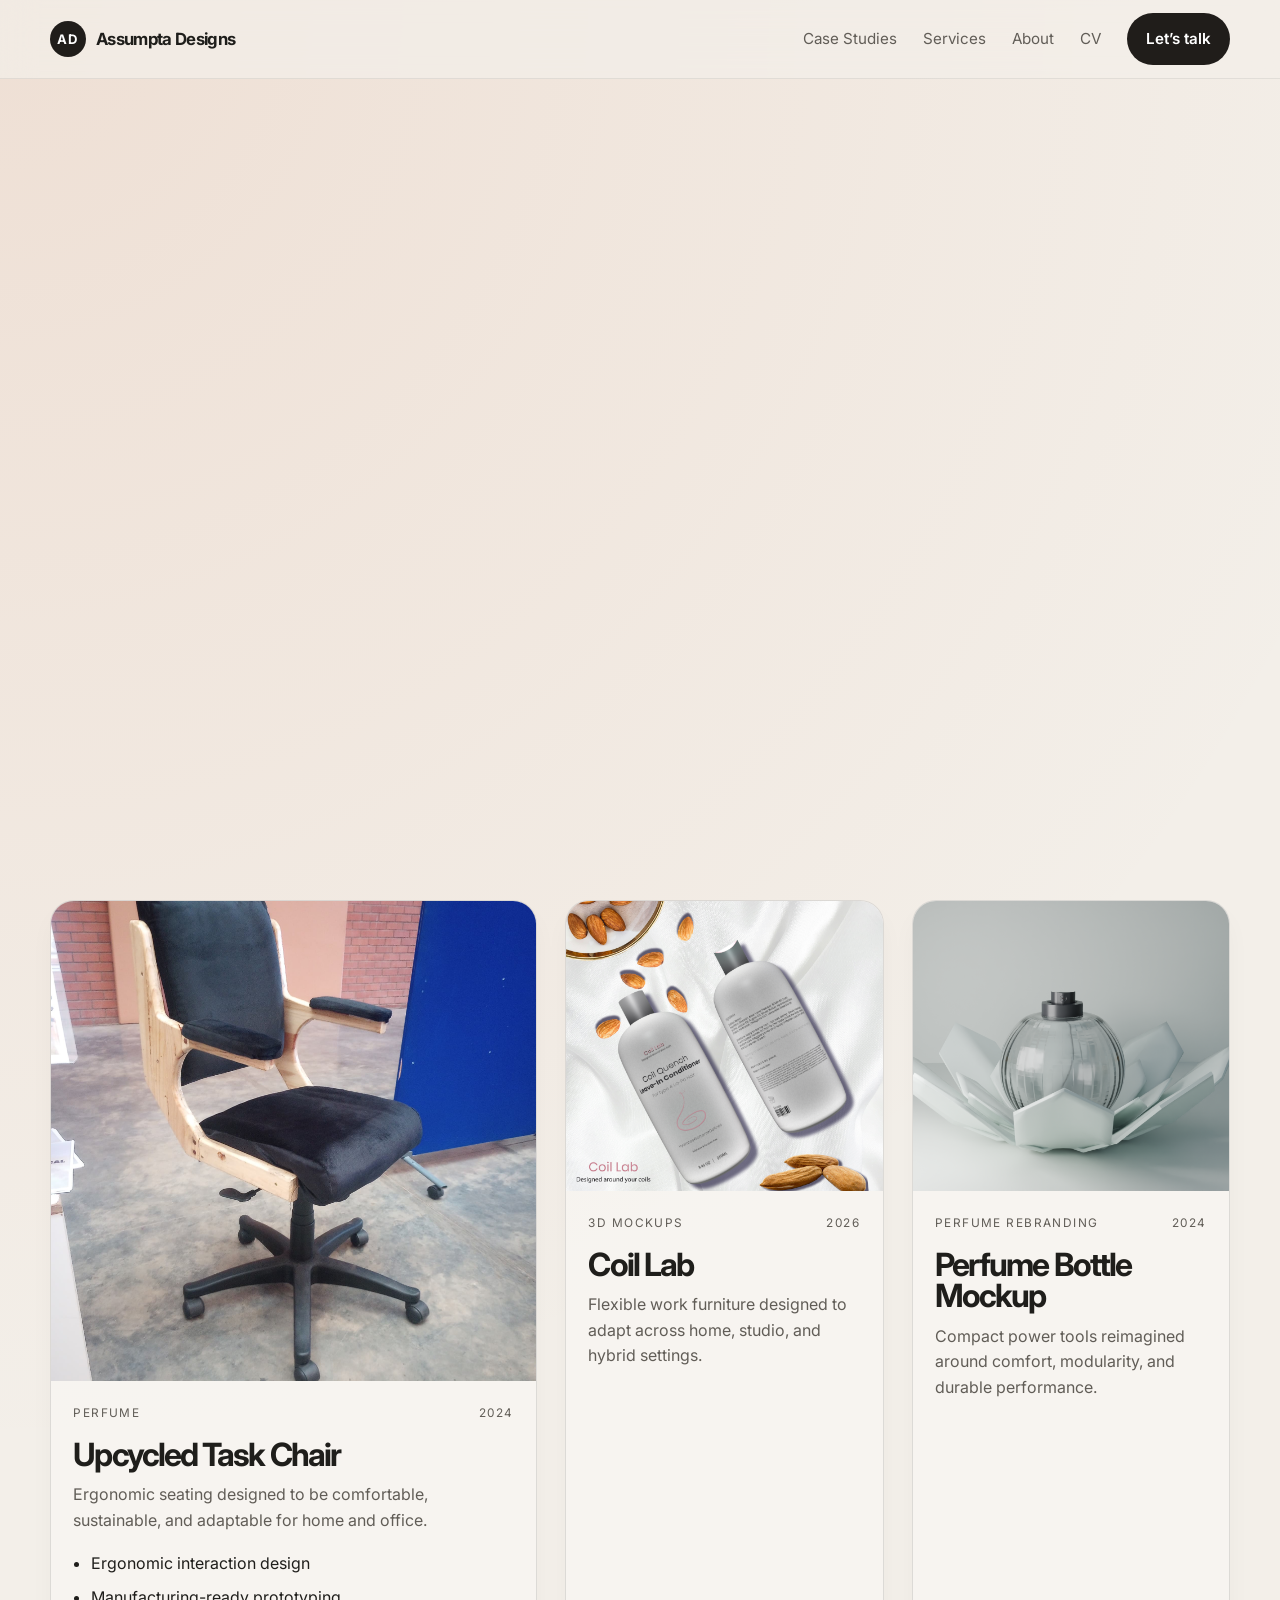
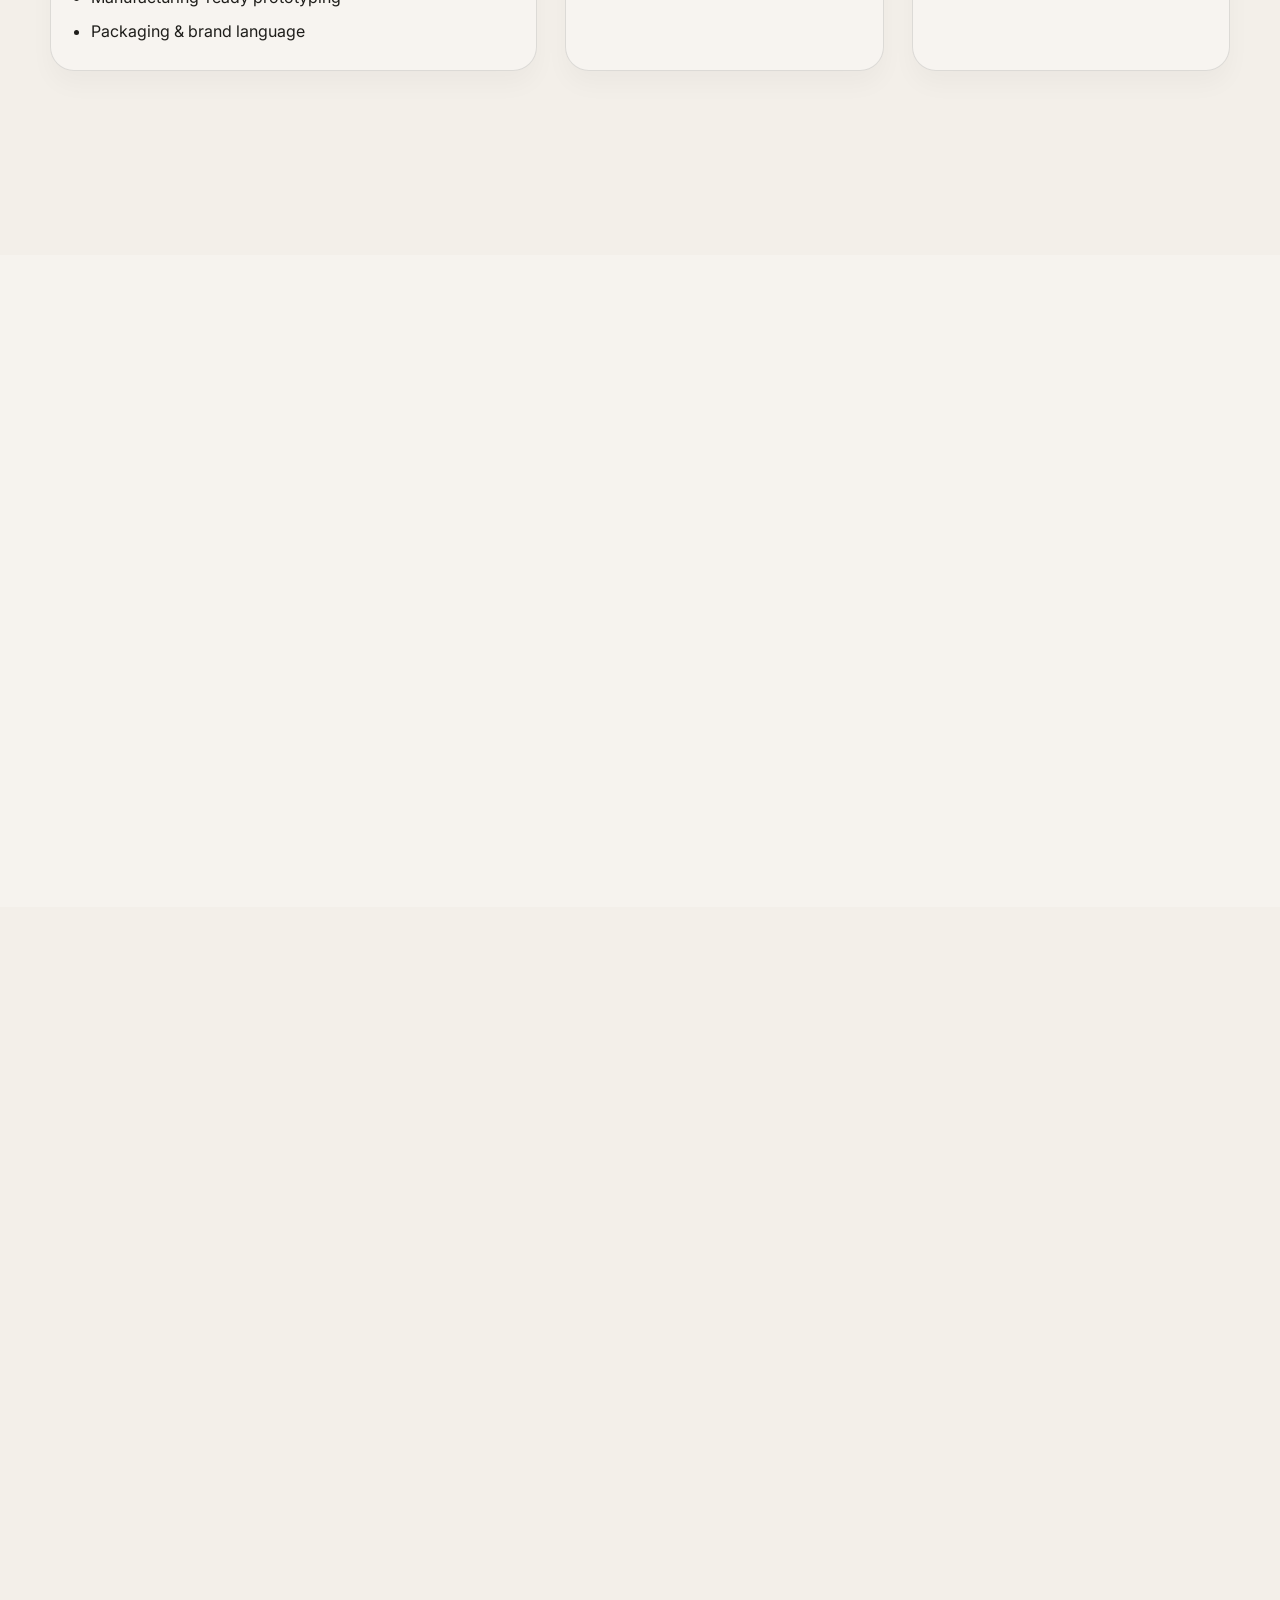
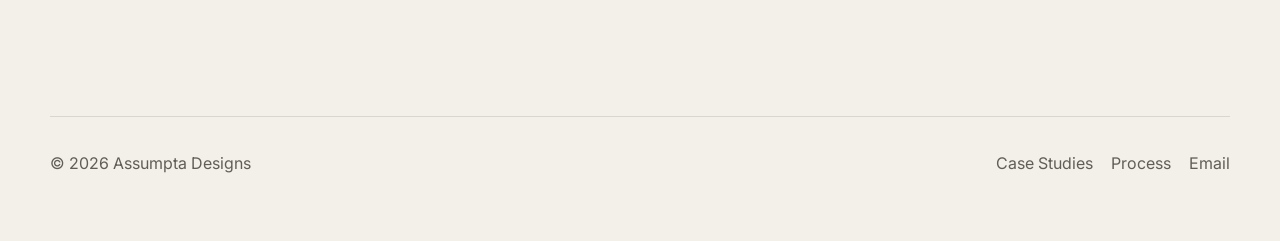
==== index.html @ 849a8357 "tg" ====
<!DOCTYPE html>
<html lang="en">
  <head>
    <meta charset="UTF-8" />
    <meta name="viewport" content="width=device-width, initial-scale=1.0" />
    <meta
      name="description"
      content="Industrial designer portfolio for product concept development, human-centered design, and manufacturing-ready innovation."
    />
    <title>Lulu M. Mwaipopo | Industrial Designer</title>
    <link rel="preconnect" href="https://fonts.googleapis.com" />
    <link rel="preconnect" href="https://fonts.gstatic.com" crossorigin />
    <link
      href="https://fonts.googleapis.com/css2?family=Inter:wght@400;500;600;700;800;900&display=swap"
      rel="stylesheet"
    />
    <link rel="stylesheet" href="styles.css" />
  </head>
  <body>
    <header class="site-header">
      <div class="container nav-wrap">
        <a href="index.html" class="brand" aria-label="Assumpta Designs home">
          <span class="brand-mark">AD</span>
          <span class="brand-text">Assumpta Designs</span>
        </a>

        <button class="nav-toggle" aria-label="Open navigation" aria-expanded="false">
          <span></span>
          <span></span>
          <span></span>
        </button>

        <nav class="site-nav" aria-label="Main navigation">
          <a href="work.html">Case Studies</a>
          <a href="#services">Services</a>
          <a href="#about">About</a>
          <a href="#cv">CV</a>
          <a href="#contact" class="nav-cta">Let’s talk</a>
        </nav>
      </div>
    </header>

    <main id="top">
      <section class="hero">
        <div class="container hero-grid">
          <div class="hero-copy">
            <p class="eyebrow">Recent graduate industrial designer · product strategy</p>
            <h1>Designing objects that feel essential.</h1>
            <p class="lead">
              I create purposeful products for brands that want better utility,
              stronger identity, and a more tactile experience in everyday life.
            </p>

            <div class="hero-actions">
              <a href="work.html" class="button button-primary">View case studies</a>
             
            </div>

          
          </div>

          </div>
        </div>
      </section>

           

      <section class="logo-strip">
        <div class="container logo-row" aria-label="Client list">
          <span>Industrial</span>
          <span>Service</span>
          <span>interior</span>
          <span>Packaging</span>
          <span>Graphics</span>
          <span>Web</span>
        </div>
      </section>

      <section id="work" class="section">
        <div class="container">
          <div class="section-heading">
            <p class="eyebrow">Selected case studies</p>
            <h2>Products shaped for people, production, and purpose.</h2>
          </div>

          <div class="project-grid">
            <a class="project-card project-link project-featured" href="project-horizon.html">
              <div class="project-image">
                <img
                  src="images/Khaya task chair/IMG-20250526-WA0000.jpg"
                  alt="Industrial kitchen appliance concept in a modern kitchen"
                />
              </div>
              <div class="project-copy">
                <div class="project-meta">
                  <span>Perfume</span>
                  <span>2024</span>
                </div>
                <h3>Upcycled Task Chair</h3>
                <p>
                  Ergonomic seating designed to be comfortable, sustainable, and adaptable for home and office.
                </p>
                <ul>
                  <li>Ergonomic interaction design</li>
                  <li>Manufacturing-ready prototyping</li>
                  <li>Packaging & brand language</li>
                </ul>
              </div>
            </a>

            <a class="project-card project-link" href="project-flux.html">
              <img
                src="images/made up 2026/cover page.jpg"
                alt="Workstation with industrial design objects"
              />
              <div class="project-copy small">
                <div class="project-meta">
                  <span>3D Mockups</span>
                  <span>2026</span>
                </div>
                <h3>Coil Lab</h3>
                <p>Flexible work furniture designed to adapt across home, studio, and hybrid settings.</p>
              </div>
            </a>

            <a class="project-card project-link" href="project-summit.html">
              <img
                src="images/TG Fragrances/perfume fleur .png"
                alt="Portable electric tools in an industrial setting"
              />
              <div class="project-copy small">
                <div class="project-meta">
                  <span>Perfume Rebranding</span>
                  <span>2024</span>
                </div>
                <h3>Perfume Bottle Mockup</h3>
                <p>Compact power tools reimagined around comfort, modularity, and durable performance.</p>
              </div>
            </a>
          </div>
        </div>
      </section>

      <div class="container section-cta-row">
        <a href="work.html" class="button button-primary">View all case studies</a>
      </div>

      <section id="services" class="section alt">
        <div class="container">
          <div class="section-heading narrow">
            <p class="eyebrow">Capabilities</p>
            <h2>From insight to industrial reality.</h2>
          </div>

          <div class="service-grid">
            <article class="service-card">
              <span class="service-index">01</span>
              <h3>Product strategy</h3>
              <p>Market sensing, user research, concept framing, and positioning for meaningful innovation.</p>
            </article>
            <article class="service-card">
              <span class="service-index">02</span>
              <h3>Industrial design</h3>
              <p>Form development, ergonomic refinement, material exploration, and design systems for production.</p>
            </article>
            <article class="service-card">
              <span class="service-index">03</span>
              <h3>Prototype validation</h3>
              <p>Functional mockups, visual studies, and design reviews that guide smarter manufacturing decisions.</p>
            </article>
          </div>
        </div>
      </section>

      <section id="process" class="section">
        <div class="container">
          <div class="section-heading narrow">
            <p class="eyebrow">Process</p>
            <h2>Clarity at every stage of making.</h2>
          </div>

          <div class="timeline">
            <div class="timeline-item">
              <span class="timeline-step">01</span>
              <div>
                <h3>Discover</h3>
                <p>We unpack user needs, technical constraints, and strategic opportunities before shapes begin.</p>
              </div>
            </div>
            <div class="timeline-item">
              <span class="timeline-step">02</span>
              <div>
                <h3>Define</h3>
                <p>Critical insights become product direction, visual language, and a clear design brief.</p>
              </div>
            </div>
            <div class="timeline-item">
              <span class="timeline-step">03</span>
              <div>
                <h3>Develop</h3>
                <p>Concepts evolve through sketches, prototypes, materials testing, and decision-making loops.</p>
              </div>
            </div>
            <div class="timeline-item">
              <span class="timeline-step">04</span>
              <div>
                <h3>Deliver</h3>
                <p>Final design packages are prepared for partners, manufacturers, and launch teams.</p>
              </div>
            </div>
          </div>
        </div>
      </section>

      <section id="about" class="section about">
        <div class="container about-grid">
          <div class="about-photo">
           
          </div>
          <div class="about-copy">
            <p class="eyebrow">About</p>
            <h2>Designing products that are intuitive, enduring, and honest.</h2>
            <p>
              I’m Lulu, an industrial designer working at the intersection of aesthetics,
              usability, and real-world manufacturing. My practice is rooted in giving people
              products that feel considered from first touch to last use.
            </p>
            <p>
              I partner with startups, established brands, and creative teams to transform complex
              briefs into refined experiences — balancing form, function, and commercial viability.
            </p>
            <div class="about-signoff">
              <strong>Lulu Mwaipopo</strong>
              <span>Industrial Designer</span>
            </div>
          </div>
        </div>
      </section>

      <section id="cv" class="section cv">
        <div class="container">
          <div class="cv-card">
            <p>
              View my CV
            </p>
           
             <a href="Lulu_Mwaipopo_CV_2025.pdf" class="button button-secondary" target="_blank" rel="noopener noreferrer">View my CV</a>

          </div>
        </div>
      </section>

      <section id="contact" class="section contact">
        <div class="container contact-box">
          <div>
            <p class="eyebrow">Let’s build something useful</p>
            <h2>Need a product that feels as good as it performs?</h2>
          </div>
          <a href="mailto:Assumpta.designs@zohomail.com" class="button button-primary">Assumpta.designs@zohomail.com</a>
        </div>
      </section>
    </main>

    <footer class="site-footer">
      <div class="container footer-inner">
        <p>© <span id="year"></span> Assumpta Designs</p>
        <div class="footer-links">
          <a href="work.html">Case Studies</a>
          <a href="#process">Process</a>
          <a href="mailto:Assumpta.designs@zohomail.com">Email</a>
        </div>
      </div>
    </footer>

    <script src="script.js"></script>
  </body>
</html>
---- styles.css ----
:root {
  --bg: #f3efe9;
  --bg-strong: #e4ddd1;
  --panel: #f8f5f1;
  --surface: #fffdf9;
  --surface-strong: #201d1a;
  --text: #1f1e1b;
  --muted: #615d57;
  --line: rgba(31, 30, 27, 0.12);
  --accent: #c95e2a;
  --accent-soft: #f7d3b5;
  --shadow: 0 24px 70px rgba(25, 23, 19, 0.12);
  --radius-xl: 32px;
  --radius-lg: 24px;
  --radius-md: 18px;
  --container: min(1180px, calc(100vw - 48px));
}

* {
  box-sizing: border-box;
}

html {
  scroll-behavior: smooth;
}

body {
  margin: 0;
  font-family: "Inter", sans-serif;
  color: var(--text);
  background:
    radial-gradient(circle at top left, rgba(201, 94, 42, 0.11), transparent 28%),
    var(--bg);
  line-height: 1.6;
}

img {
  max-width: 100%;
  display: block;
}

a {
  color: inherit;
  text-decoration: none;
}

button {
  font: inherit;
}

.container {
  width: var(--container);
  margin: 0 auto;
}

.scroll-reveal {
  transition: opacity 650ms ease, transform 650ms ease;
}

body.reveal-ready .scroll-reveal {
  opacity: 0;
  transform: translateY(28px);
}

body.reveal-ready .scroll-reveal.is-visible {
  opacity: 1;
  transform: translateY(0);
}

@media (prefers-reduced-motion: reduce) {
  html {
    scroll-behavior: auto;
  }

  .scroll-reveal,
  body.reveal-ready .scroll-reveal,
  body.reveal-ready .scroll-reveal.is-visible {
    opacity: 1;
    transform: none;
    transition: none;
  }
}

.site-header {
  position: sticky;
  top: 0;
  z-index: 20;
  backdrop-filter: blur(16px);
  background: rgba(243, 239, 233, 0.72);
  border-bottom: 1px solid rgba(31, 30, 27, 0.08);
}

.nav-wrap {
  min-height: 78px;
  display: flex;
  align-items: center;
  justify-content: space-between;
  gap: 24px;
}

.brand {
  display: inline-flex;
  align-items: center;
  gap: 10px;
  font-weight: 700;
}

.brand-mark {
  width: 36px;
  height: 36px;
  display: grid;
  place-items: center;
  border-radius: 50%;
  background: var(--surface-strong);
  color: #fff;
  font-size: 0.82rem;
  letter-spacing: 0.08em;
}

.brand-text {
  letter-spacing: -0.04em;
  font-size: 1.05rem;
}

.site-nav {
  display: flex;
  align-items: center;
  gap: 26px;
  font-size: 0.95rem;
  color: var(--muted);
}

.site-nav a {
  transition: color 180ms ease;
}

.site-nav a:hover,
.site-nav a:focus-visible {
  color: var(--text);
}

.nav-cta {
  padding: 0.85rem 1.2rem;
  border-radius: 999px;
  background: var(--surface-strong);
  color: #fff !important;
  font-weight: 600;
}

.nav-toggle {
  display: none;
  width: 44px;
  height: 44px;
  border: 1px solid var(--line);
  background: rgba(255, 255, 255, 0.5);
  border-radius: 50%;
  align-items: center;
  justify-content: center;
  flex-direction: column;
  gap: 5px;
  cursor: pointer;
  padding: 0;
}

.nav-toggle span {
  width: 18px;
  height: 2px;
  background: var(--text);
  border-radius: 2px;
  display: block;
}

.hero {
  padding: 64px 0 32px;
}

.hero-grid {
  display: grid;
  grid-template-columns: 1.08fr 0.92fr;
  gap: 50px;
  align-items: center;
}

.eyebrow {
  margin: 0 0 16px;
  font-size: 0.8rem;
  letter-spacing: 0.13em;
  text-transform: uppercase;
  color: var(--muted);
  font-weight: 700;
}

h1,
h2,
h3 {
  margin: 0;
  letter-spacing: -0.06em;
  line-height: 0.98;
}

h1 {
  font-size: clamp(3.2rem, 6vw, 6rem);
  max-width: 620px;
}

h2 {
  font-size: clamp(2.2rem, 4vw, 3.5rem);
  max-width: 700px;
}

h3 {
  font-size: clamp(1.5rem, 2.6vw, 2rem);
}

.lead {
  max-width: 560px;
  margin-top: 22px;
  color: var(--muted);
  font-size: 1.08rem;
}

.hero-actions {
  display: flex;
  flex-wrap: wrap;
  gap: 16px;
  margin-top: 28px;
}

.button {
  display: inline-flex;
  align-items: center;
  justify-content: center;
  min-height: 52px;
  padding: 0 1.4rem;
  border-radius: 999px;
  border: 1px solid var(--line);
  transition: transform 180ms ease, box-shadow 180ms ease;
  font-weight: 600;
}

.button:hover,
.button:focus-visible {
  transform: translateY(-1px);
}

.button-primary {
  background: var(--surface-strong);
  color: #fff;
  border-color: transparent;
  box-shadow: var(--shadow);
}

.button-secondary {
  background: rgba(255, 255, 255, 0.3);
}

.hero-metrics {
  display: flex;
  flex-wrap: wrap;
  gap: 28px;
  list-style: none;
  padding: 0;
  margin: 38px 0 0;
}

.hero-metrics li {
  display: flex;
  flex-direction: column;
  gap: 4px;
}

.hero-metrics strong {
  font-size: clamp(1.6rem, 2vw, 2.2rem);
  letter-spacing: -0.06em;
}

.hero-metrics span {
  color: var(--muted);
  font-size: 0.85rem;
}

.hero-visual {
  position: relative;
  min-height: 620px;
  display: flex;
  align-items: center;
  justify-content: center;
}

.hero-image-wrap {
  position: relative;
  width: min(100%, 530px);
  border-radius: var(--radius-xl);
  overflow: hidden;
  box-shadow: var(--shadow);
  border: 1px solid rgba(255, 255, 255, 0.5);
}

.hero-image-wrap img {
  width: 100%;
  height: 690px;
  object-fit: cover;
  display: block;
}

.float-card {
  position: absolute;
  background: rgba(250, 248, 245, 0.82);
  border: 1px solid rgba(31, 30, 27, 0.08);
  backdrop-filter: blur(10px);
  border-radius: 18px;
  padding: 0.9rem 1rem;
  box-shadow: 0 14px 34px rgba(31, 30, 27, 0.08);
  z-index: 2;
}

.float-card span {
  display: block;
  font-size: 0.73rem;
  letter-spacing: 0.12em;
  text-transform: uppercase;
  color: var(--muted);
  margin-bottom: 6px;
}

.float-card strong {
  font-size: 1rem;
}

.card-one {
  left: 0;
  top: 80px;
}

.card-two {
  right: 18px;
  bottom: 54px;
}

.logo-strip {
  padding: 18px 0 8px;
}

.logo-row {
  display: grid;
  grid-template-columns: repeat(6, minmax(0, 1fr));
  align-items: center;
  gap: 10px;
  padding: 18px 0;
  border-top: 1px solid var(--line);
  border-bottom: 1px solid var(--line);
}

.logo-row span {
  text-align: center;
  color: rgba(31, 30, 27, 0.58);
  font-weight: 700;
  letter-spacing: 0.12em;
  text-transform: uppercase;
  font-size: 0.72rem;
}

.section {
  padding: 120px 0;
}

.alt {
  background: rgba(255, 255, 255, 0.24);
}

.section-heading {
  margin-bottom: 42px;
}

.section-heading.narrow {
  max-width: 620px;
}

.project-grid {
  display: grid;
  grid-template-columns: 1.3fr 0.85fr 0.85fr;
  gap: 28px;
  align-items: stretch;
}

.project-card {
  display: flex;
  flex-direction: column;
  background: rgba(255, 255, 255, 0.35);
  border: 1px solid var(--line);
  border-radius: var(--radius-lg);
  overflow: hidden;
  box-shadow: 0 14px 24px rgba(31, 30, 27, 0.03);
}

.project-card img {
  width: 100%;
  height: 290px;
  object-fit: cover;
}

.project-featured {
  grid-column: 1 / span 1;
}

.project-featured .project-image img {
  height: 480px;
}

.project-copy {
  padding: 1.4rem 1.4rem 1.6rem;
}

.project-copy.small {
  padding-bottom: 1.3rem;
}

.project-meta {
  display: flex;
  justify-content: space-between;
  gap: 10px;
  color: var(--muted);
  font-size: 0.74rem;
  letter-spacing: 0.12em;
  text-transform: uppercase;
  margin-bottom: 16px;
}

.project-copy p {
  margin: 12px 0 0;
  color: var(--muted);
}

.project-copy ul {
  margin: 18px 0 0;
  padding-left: 18px;
  color: var(--text);
}

.project-copy li + li {
  margin-top: 8px;
}

.service-grid {
  display: grid;
  grid-template-columns: repeat(3, minmax(0, 1fr));
  gap: 22px;
}

.service-card {
  background: rgba(255, 255, 255, 0.45);
  border: 1px solid var(--line);
  border-radius: var(--radius-lg);
  padding: 1.8rem 1.4rem;
}

.service-index {
  display: inline-flex;
  margin-bottom: 18px;
  color: var(--accent);
  font-weight: 700;
  font-size: 0.82rem;
  letter-spacing: 0.1em;
}

.service-card h3 {
  margin-bottom: 14px;
  font-size: 1.5rem;
}

.service-card p,
.timeline-item p,
.about-copy p {
  color: var(--muted);
}

.timeline {
  display: grid;
  grid-template-columns: repeat(2, minmax(0, 1fr));
  gap: 24px;
}

.timeline-item {
  display: grid;
  grid-template-columns: 72px 1fr;
  gap: 18px;
  padding: 1.5rem 1.3rem;
  border: 1px solid var(--line);
  background: rgba(255, 255, 255, 0.3);
  border-radius: var(--radius-lg);
}

.timeline-step {
  display: flex;
  align-items: center;
  justify-content: center;
  width: 54px;
  height: 54px;
  border-radius: 50%;
  background: var(--surface-strong);
  color: #fff;
  font-weight: 700;
}

.timeline-item h3 {
  font-size: 1.3rem;
  margin-bottom: 8px;
}

.about-grid {
  display: grid;

  gap: 40px;
  align-items: center;
}



.about-copy {
  max-width: 620px;
}

.about-copy p + p {
  margin-top: 18px;
}

.about-signoff {
  margin-top: 30px;
  display: flex;
  flex-direction: column;
  gap: 2px;
}

.about-signoff strong {
  font-size: 1.1rem;
}

.about-signoff span {
  color: var(--muted);
}

.testimonial-wrap {
  padding-top: 0;
}

.cv-card {
  background: linear-gradient(135deg, #201d1a 0%, #2a2522 100%);
  color: #f9f4ee;
  border: 1px solid var(--line);
  border-radius: var(--radius-xl);
  padding: clamp(2rem, 5vw, 3.5rem);
  display: flex;
  align-items: center;
  justify-content: space-between;
  gap: 24px;
}

.cv p {
  margin: 0;
  max-width: 760px;
  font-size: clamp(1.4rem, 2vw, 2.2rem);
  line-height: 1.2;
  letter-spacing: -0.05em;
}





.contact-box {
  background: rgba(255, 255, 255, 0.4);
  border: 1px solid var(--line);
  border-radius: var(--radius-xl);
  padding: clamp(2rem, 5vw, 3.5rem);
  display: flex;
  align-items: center;
  justify-content: space-between;
  gap: 24px;
}

.site-footer {
  padding: 22px 0 48px;
}

.footer-inner {
  display: flex;
  align-items: center;
  justify-content: space-between;
  gap: 16px;
  padding-top: 18px;
  border-top: 1px solid var(--line);
  color: var(--muted);
}

.footer-links {
  display: flex;
  gap: 18px;
}

.project-link {
  display: flex;
  flex-direction: column;
  color: inherit;
  transition: transform 180ms ease, box-shadow 180ms ease;
}

.project-link:hover,
.project-link:focus-visible {
  transform: translateY(-4px);
  box-shadow: 0 18px 34px rgba(31, 30, 27, 0.08);
}

.project-link .project-copy {
  flex: 1;
}

.section-cta-row {
  display: flex;
  justify-content: center;
  margin-top: -8px;
  padding-bottom: 20px;
}

.page-intro {
  padding: 80px 0 30px;
}

.page-header {
  display: flex;
  align-items: end;
  justify-content: space-between;
  gap: 20px;
  margin-bottom: 26px;
}

.page-header h1 {
  font-size: clamp(2.6rem, 5vw, 4.7rem);
}

.page-header p {
  margin: 0;
  color: var(--muted);
  max-width: 520px;
}

.case-study-grid {
  display: grid;
  grid-template-columns: repeat(3, minmax(0, 1fr));
  gap: 24px;
}

.project-detail {
  padding: 72px 0 96px;
}

.detail-shell {
  display: grid;
  gap: 32px;
}

.project-hero {
  border-radius: var(--radius-xl);
  overflow: hidden;
  background: rgba(255, 255, 255, 0.4);
  border: 1px solid var(--line);
}

.project-hero img {
  width: 100%;
  height: 560px;
  object-fit: cover;
}

.project-summary {
  display: grid;
  grid-template-columns: 1.2fr 0.8fr;
  gap: 32px;
  align-items: start;
}

.project-summary h2,
.detail-section h3 {
  margin-bottom: 16px;
}

.project-summary p,
.detail-section p,
.detail-section li {
  color: var(--muted);
}

.detail-stats {
  display: grid;
  gap: 16px;
}

.stat-card {
  background: rgba(255, 255, 255, 0.4);
  border: 1px solid var(--line);
  border-radius: 18px;
  padding: 1.1rem 1.2rem;
}

.stat-card .label {
  display: block;
  color: var(--muted);
  text-transform: uppercase;
  letter-spacing: 0.12em;
  font-size: 0.7rem;
  margin-bottom: 8px;
}

.stat-card strong {
  font-size: 1.05rem;
}

.detail-section {
  background: rgba(255, 255, 255, 0.3);
  border: 1px solid var(--line);
  border-radius: var(--radius-lg);
  padding: 1.6rem 1.5rem;
}

.detail-section ul {
  margin: 0;
  padding-left: 1.2rem;
}

.detail-grid {
  display: grid;
  grid-template-columns: repeat(2, minmax(0, 1fr));
  gap: 24px;
}

.project-gallery {
  display: grid;
  grid-template-columns: repeat(2, minmax(0, 1fr));
  gap: 18px;
}

.project-gallery img {
  width: 100%;
  height: 260px;
  object-fit: cover;
  border-radius: var(--radius-md);
  border: 1px solid var(--line);
  cursor: zoom-in;
  transition: transform 180ms ease, box-shadow 180ms ease;
}

.project-gallery img:hover,
.project-gallery img:focus-visible {
  transform: translateY(-3px);
  box-shadow: 0 14px 28px rgba(31, 30, 27, 0.14);
}

.lightbox {
  position: fixed;
  inset: 0;
  z-index: 40;
  display: grid;
  place-items: center;
  padding: 32px;
  background: rgba(20, 18, 16, 0.86);
}

.lightbox[hidden] {
  display: none;
}

.lightbox-image {
  max-width: min(1100px, 92vw);
  max-height: 86vh;
  width: auto;
  height: auto;
  object-fit: contain;
  border-radius: var(--radius-md);
  box-shadow: 0 24px 80px rgba(0, 0, 0, 0.35);
}

.lightbox-close {
  position: absolute;
  top: 20px;
  right: 24px;
  display: grid;
  place-items: center;
  width: 44px;
  height: 44px;
  border: 1px solid rgba(255, 255, 255, 0.35);
  border-radius: 50%;
  color: #fff;
  background: rgba(20, 18, 16, 0.55);
  font-size: 1.6rem;
  line-height: 1;
  cursor: pointer;
}

.lightbox-close:hover,
.lightbox-close:focus-visible {
  background: var(--accent);
}

.back-link {
  display: inline-flex;
  align-items: center;
  gap: 8px;
  margin-top: 8px;
  color: var(--text);
  font-weight: 600;
}

.back-link::before {
  content: "←";
}

.cv-page {
  padding: 90px 0 120px;
}

.cv-shell {
  max-width: 760px;
  margin: 0 auto;
  text-align: center;
  background: rgba(255, 255, 255, 0.38);
  border: 1px solid var(--line);
  border-radius: var(--radius-xl);
  padding: clamp(2rem, 5vw, 4rem);
  box-shadow: 0 18px 38px rgba(31, 30, 27, 0.04);
}

.cv-shell h1 {
  font-size: clamp(2.6rem, 5vw, 4.5rem);
  margin-bottom: 16px;
}

.cv-shell .lead {
  margin: 0 auto 26px;
}

.cv-actions {
  display: flex;
  justify-content: center;
  flex-wrap: wrap;
  gap: 16px;
}

@media (max-width: 980px) {
  .hero-grid,
  .about-grid,
  .project-grid,
  .service-grid,
  .timeline {
    grid-template-columns: 1fr;
  }

  .project-grid {
    gap: 22px;
  }

  .hero-visual {
    min-height: 500px;
  }

  .contact-box,
  .footer-inner {
    flex-direction: column;
    align-items: flex-start;
  }

  .case-study-grid,
  .detail-grid,
  .project-summary,
  .project-gallery {
    grid-template-columns: 1fr;
  }
}

@media (max-width: 760px) {
  .nav-toggle {
    display: inline-flex;
  }

  .site-nav {
    position: absolute;
    top: calc(100% + 12px);
    right: 24px;
    left: 24px;
    display: none;
    flex-direction: column;
    align-items: flex-start;
    padding: 18px 20px;
    background: rgba(255, 255, 255, 0.92);
    border: 1px solid var(--line);
    border-radius: 18px;
    box-shadow: var(--shadow);
  }

  .site-nav.is-open {
    display: flex;
  }

  .hero {
    padding-top: 40px;
  }

  .logo-row {
    grid-template-columns: repeat(2, minmax(0, 1fr));
  }

  .hero-image-wrap img {
    height: 520px;
  }

 
  .hero-metrics {
    justify-content: space-between;
    gap: 18px;
  }
}
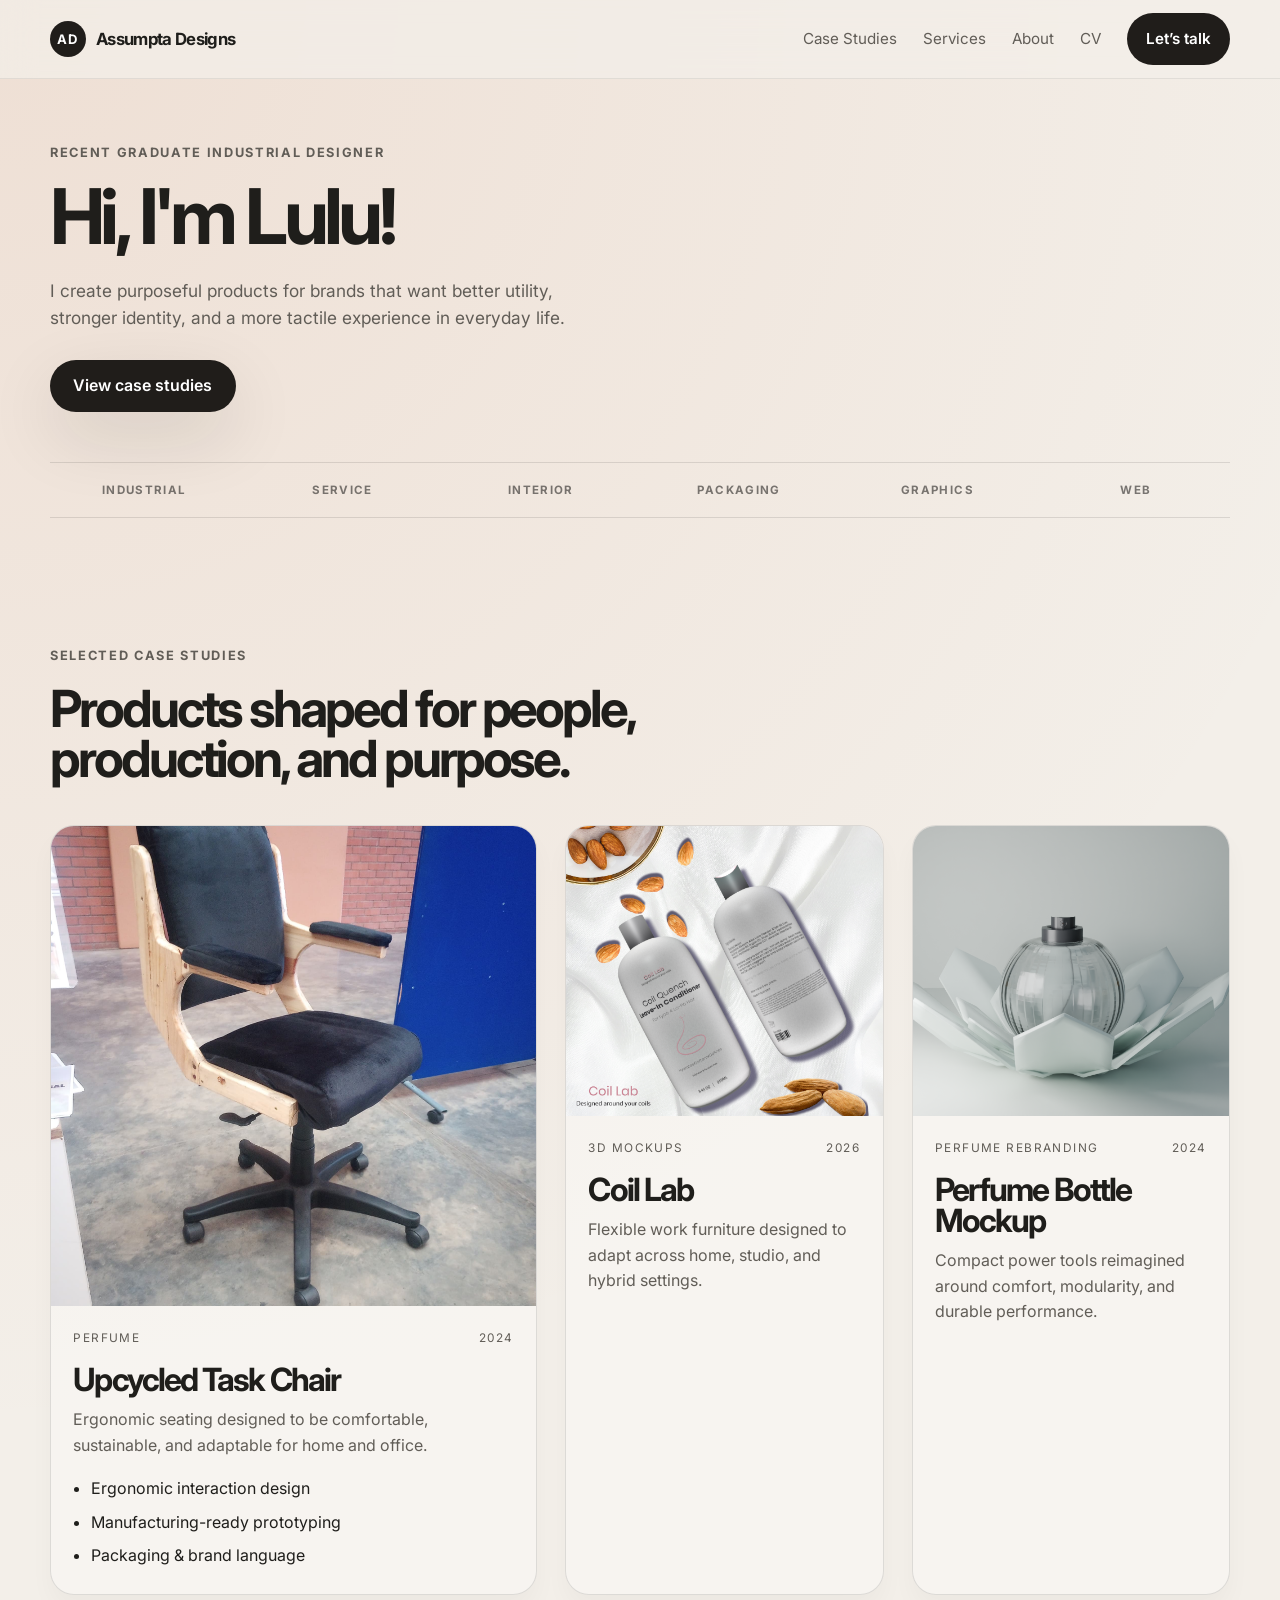
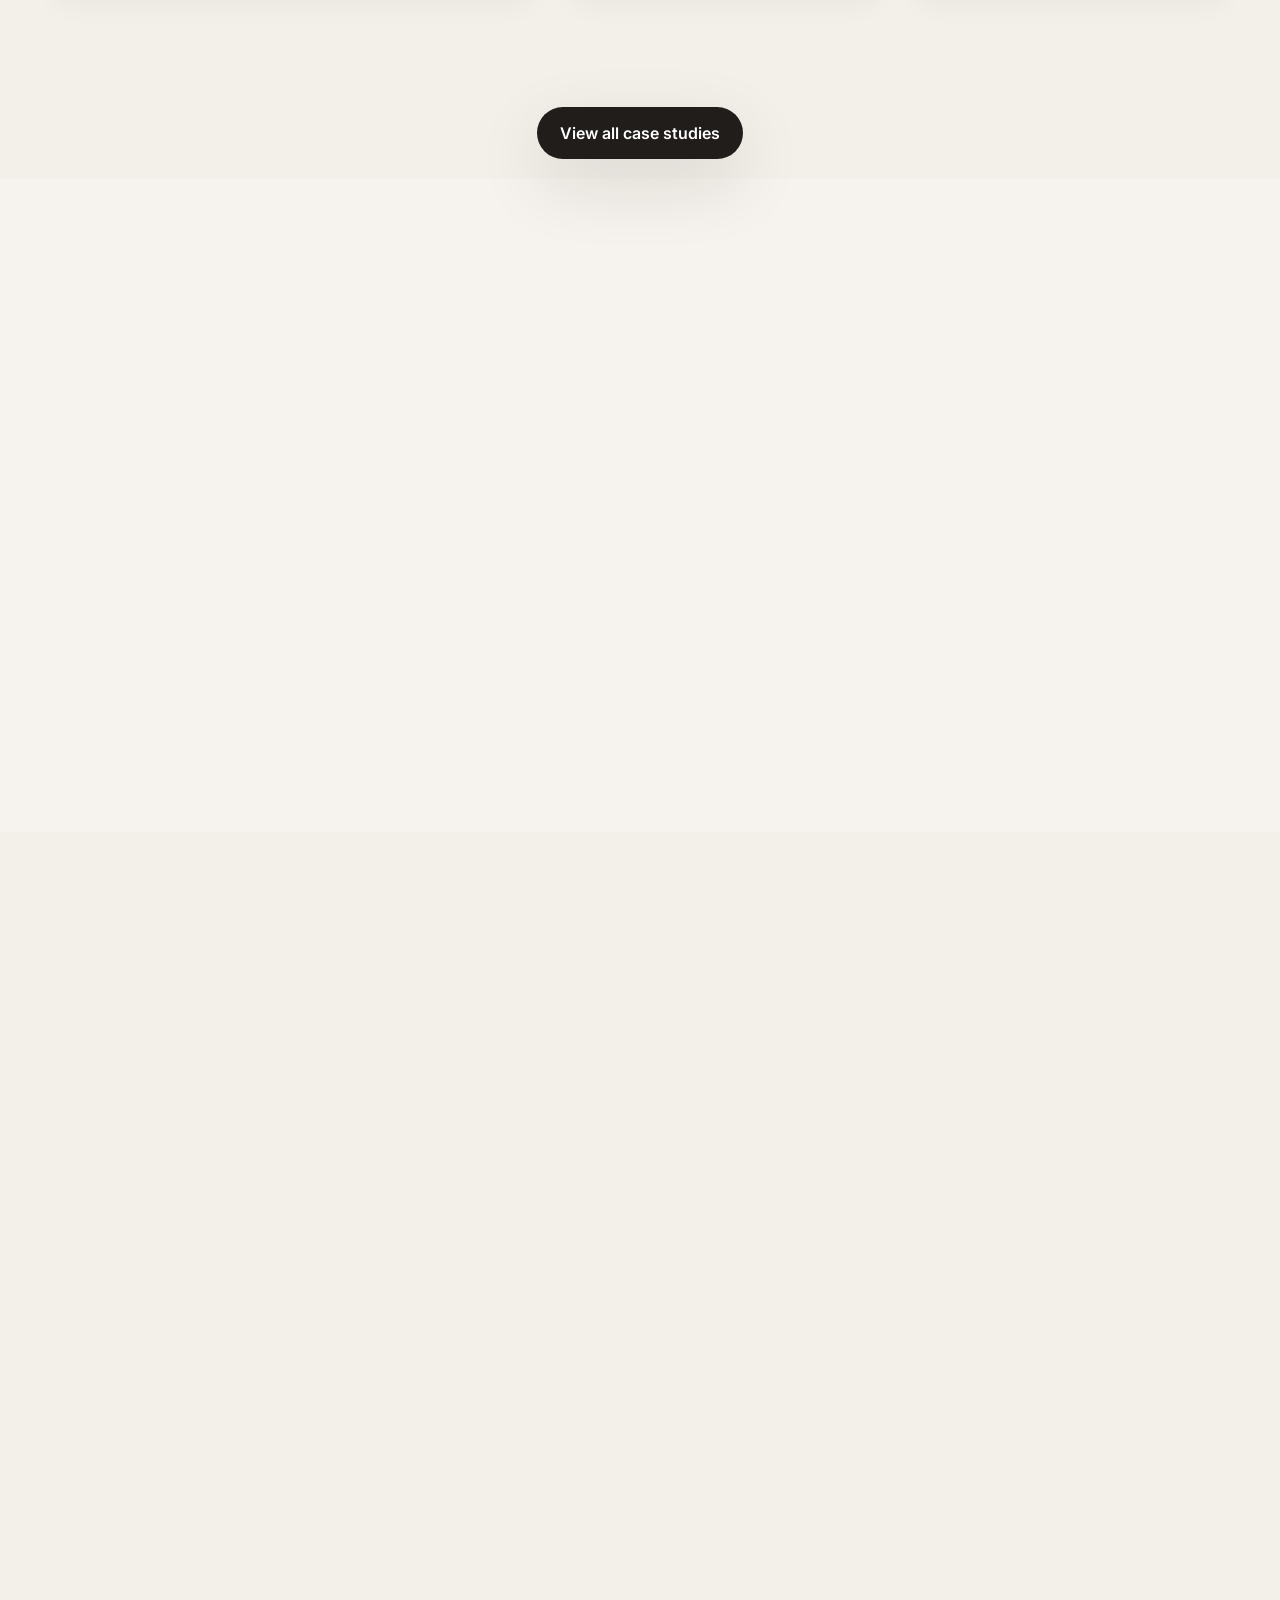
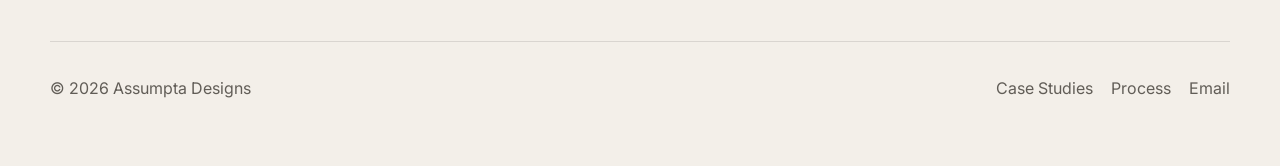
==== commit 74f70c42: "intro change" ====
--- a/index.html
+++ b/index.html
@@ -44,8 +44,8 @@
       <section class="hero">
         <div class="container hero-grid">
           <div class="hero-copy">
-            <p class="eyebrow">Recent graduate industrial designer · product strategy</p>
-            <h1>Designing objects that feel essential.</h1>
+            <p class="eyebrow">Recent graduate industrial designer </p>
+            <h1>Hi, I'm Lulu!</h1>
             <p class="lead">
               I create purposeful products for brands that want better utility,
               stronger identity, and a more tactile experience in everyday life.
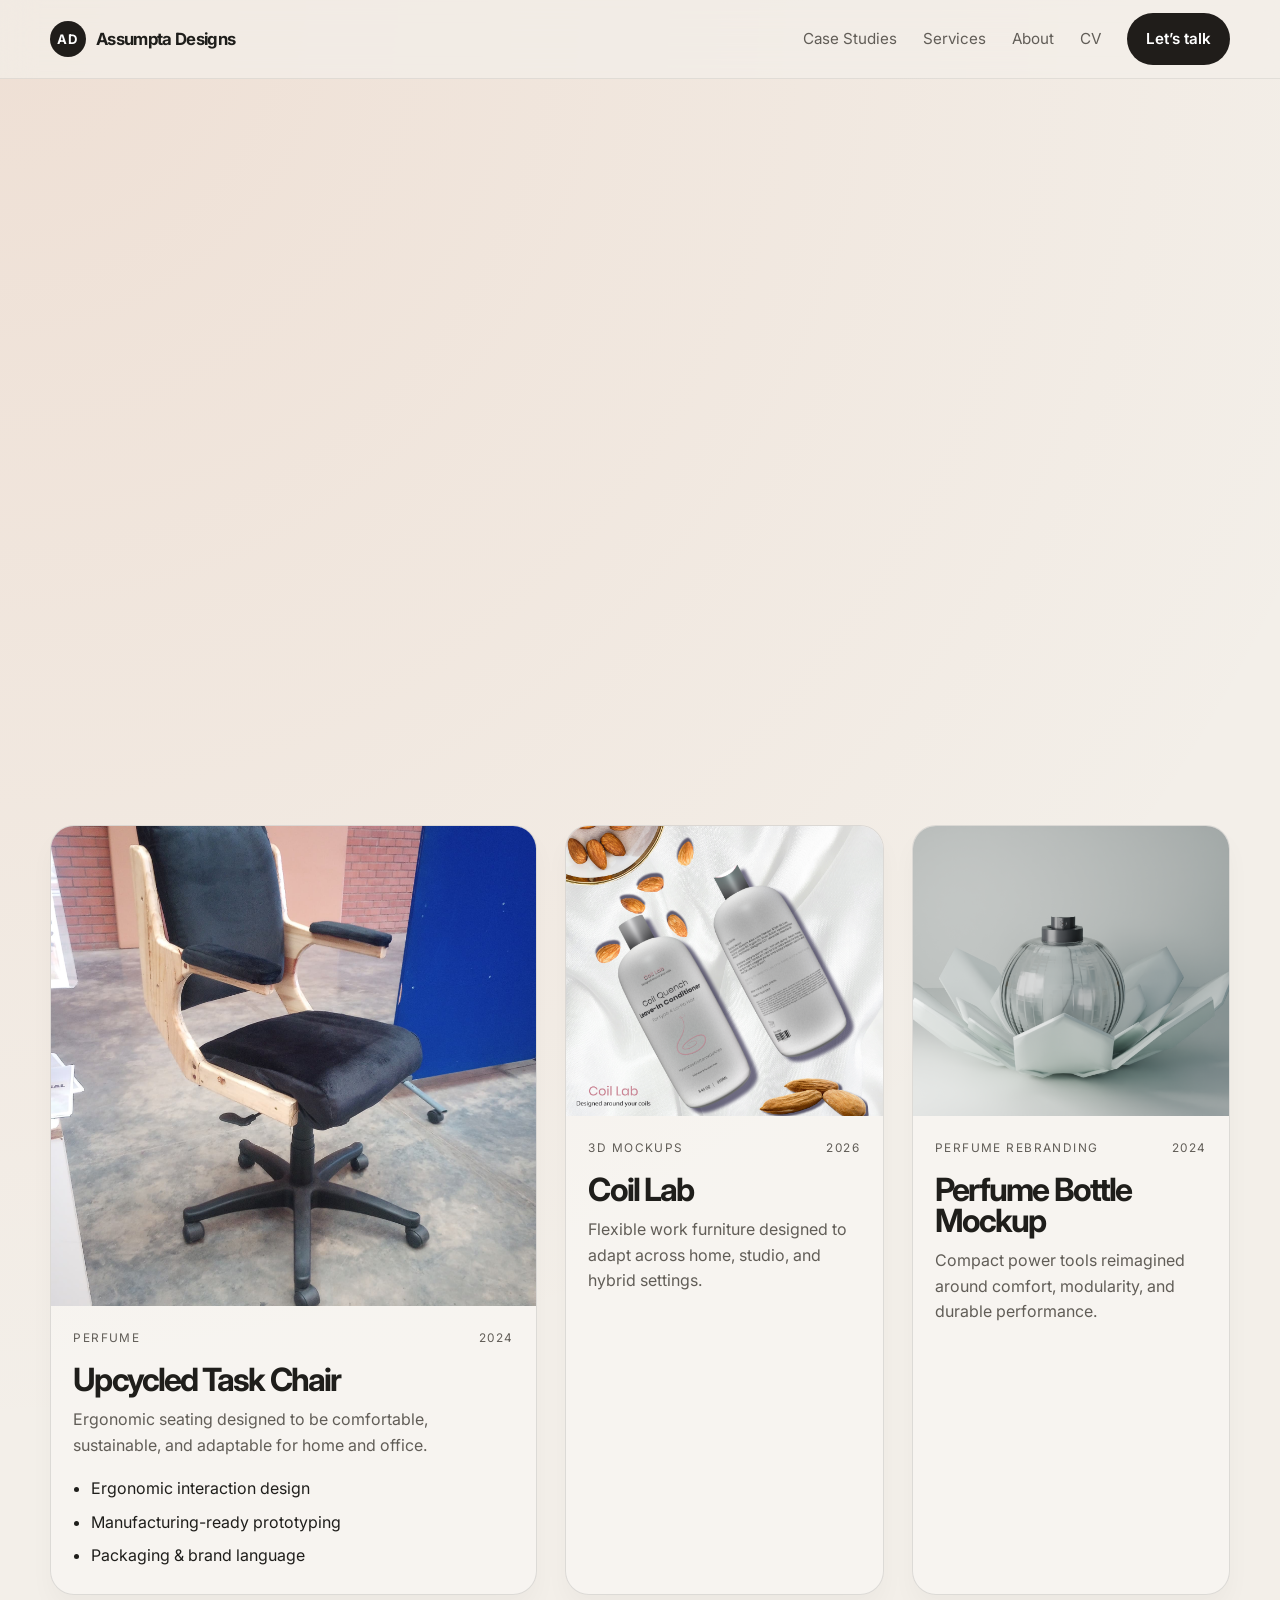
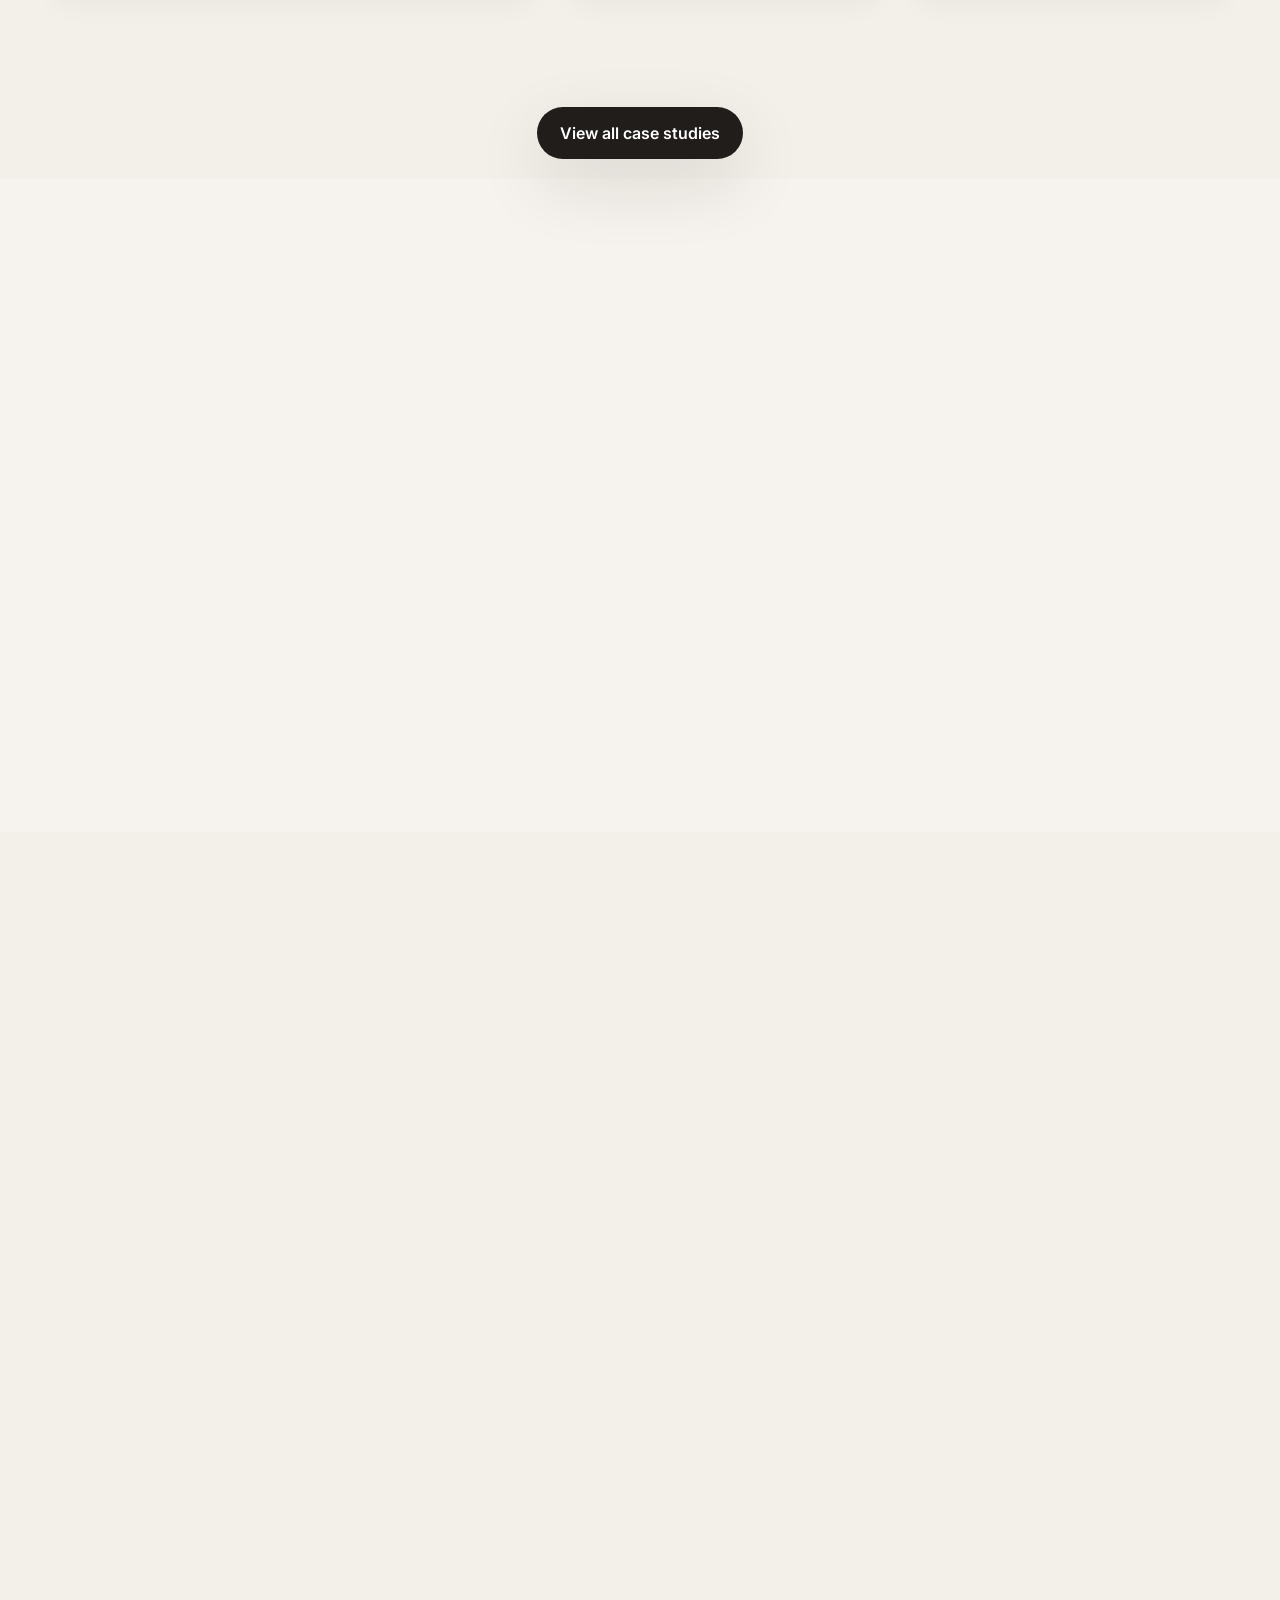
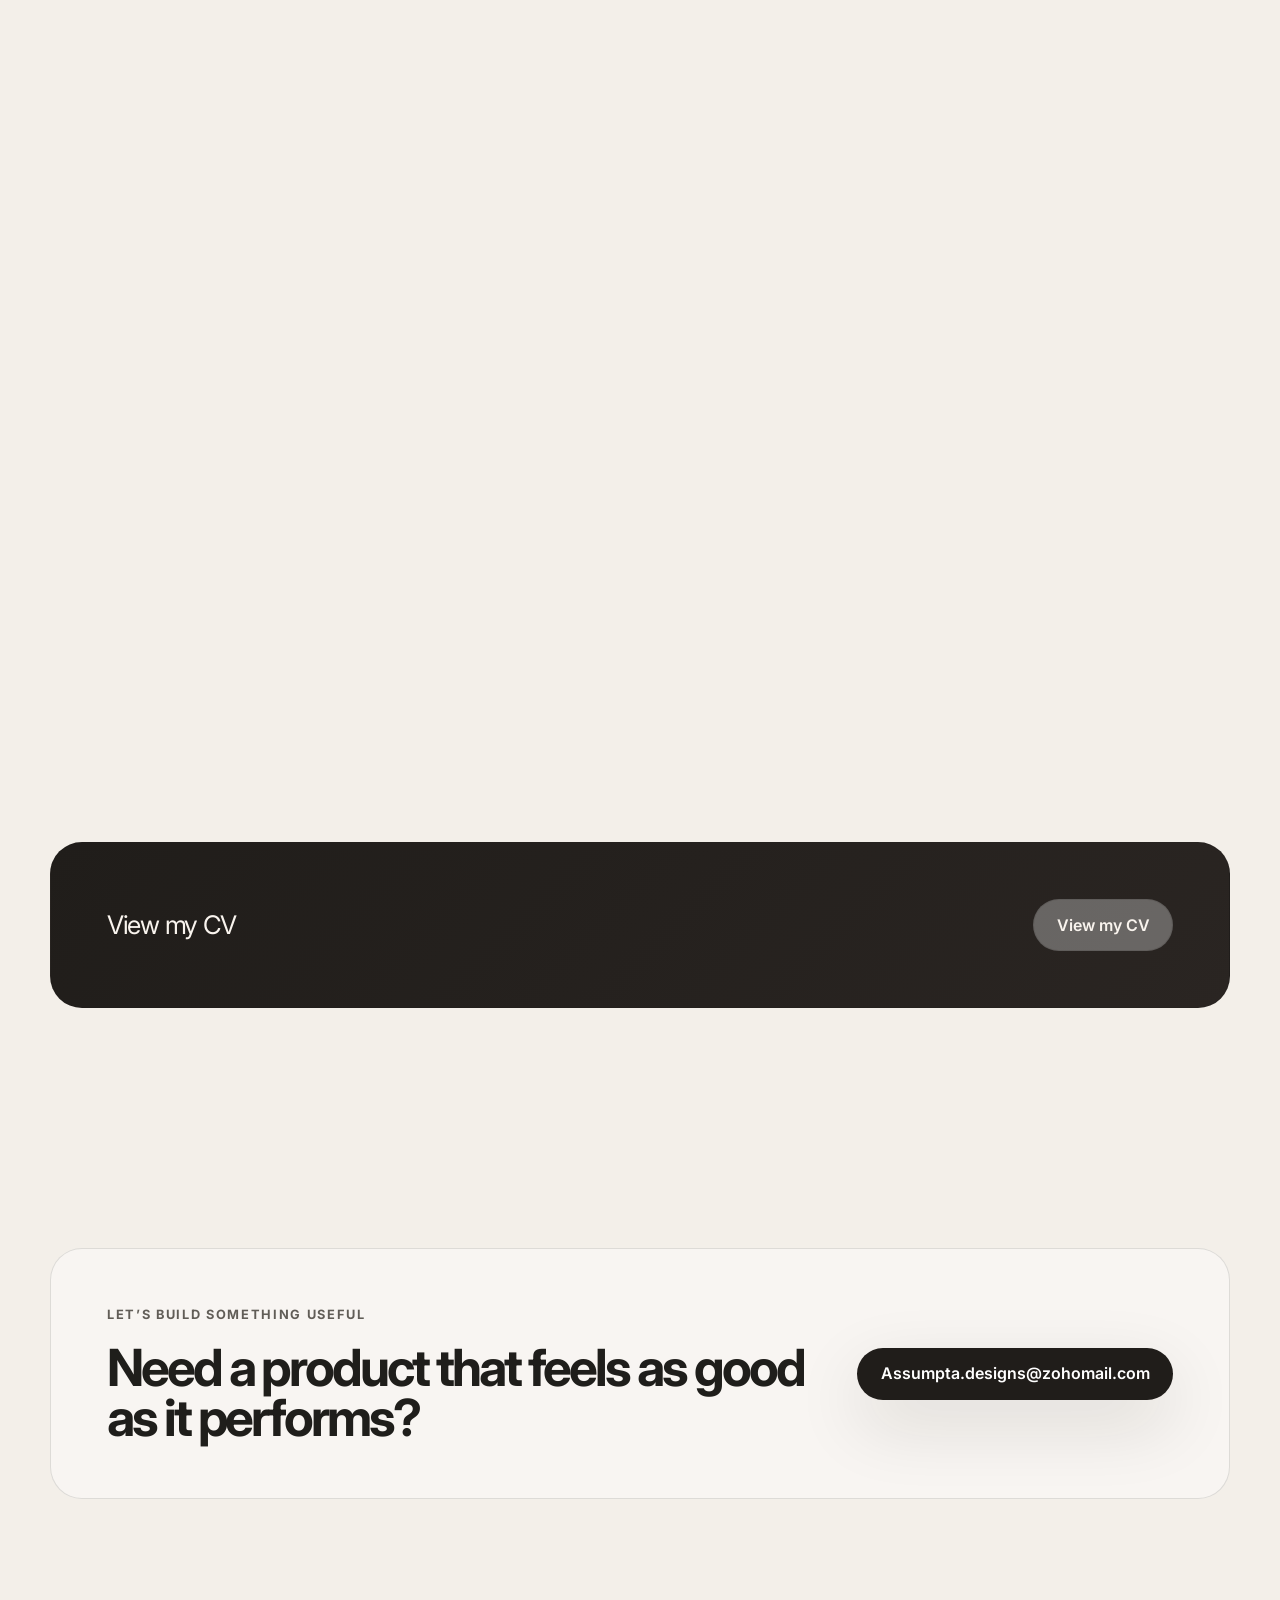
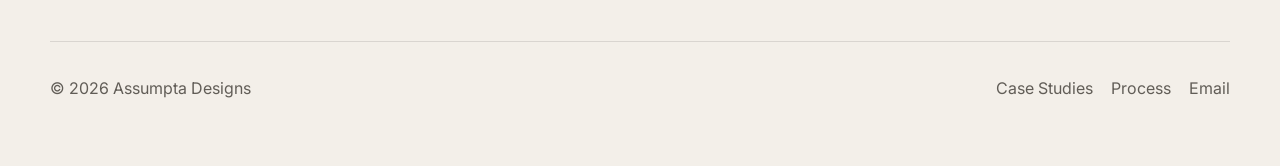
==== commit d6322243: "i" ====
--- a/index.html
+++ b/index.html
@@ -44,7 +44,7 @@
       <section class="hero">
         <div class="container hero-grid">
           <div class="hero-copy">
-            <p class="eyebrow">Recent graduate industrial designer </p>
+            <p class="eyebrow">Recently graduated as an industrial designer </p>
             <h1>Hi, I'm Lulu!</h1>
             <p class="lead">
               I create purposeful products for brands that want better utility,
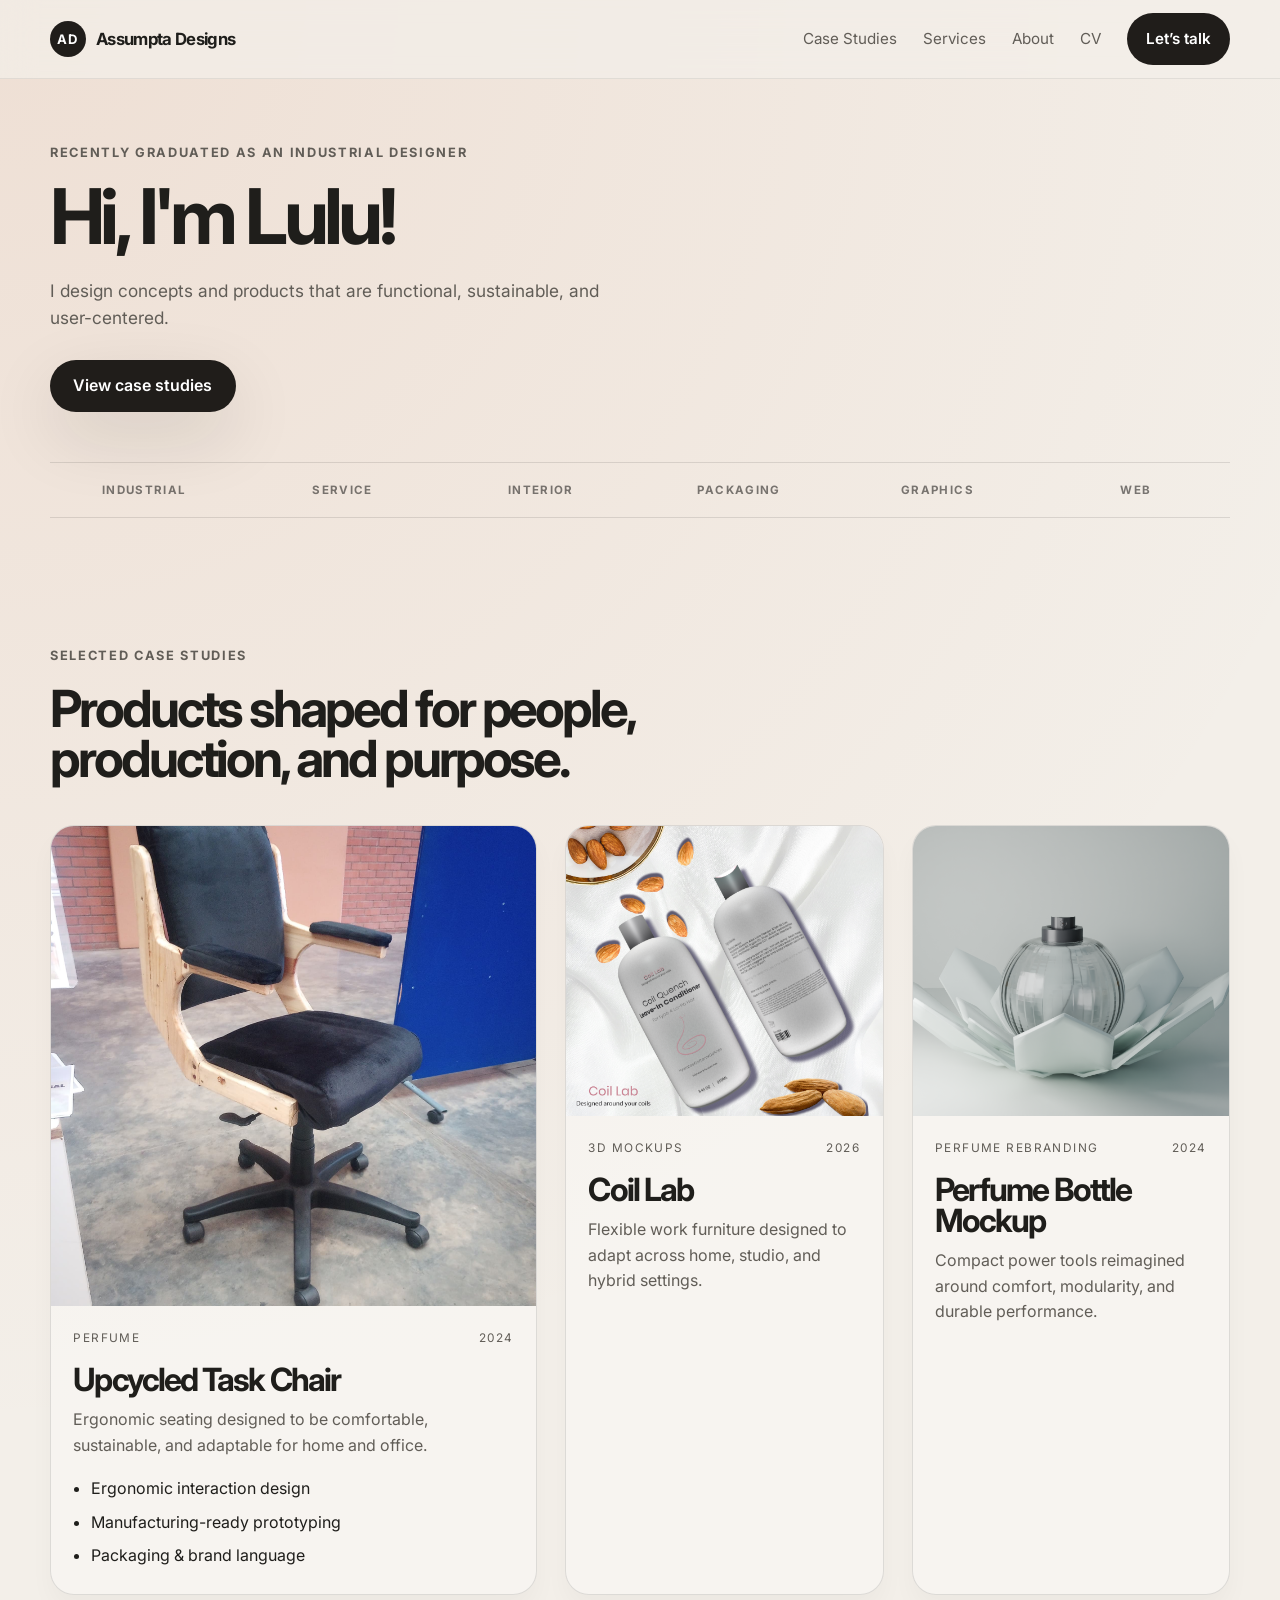
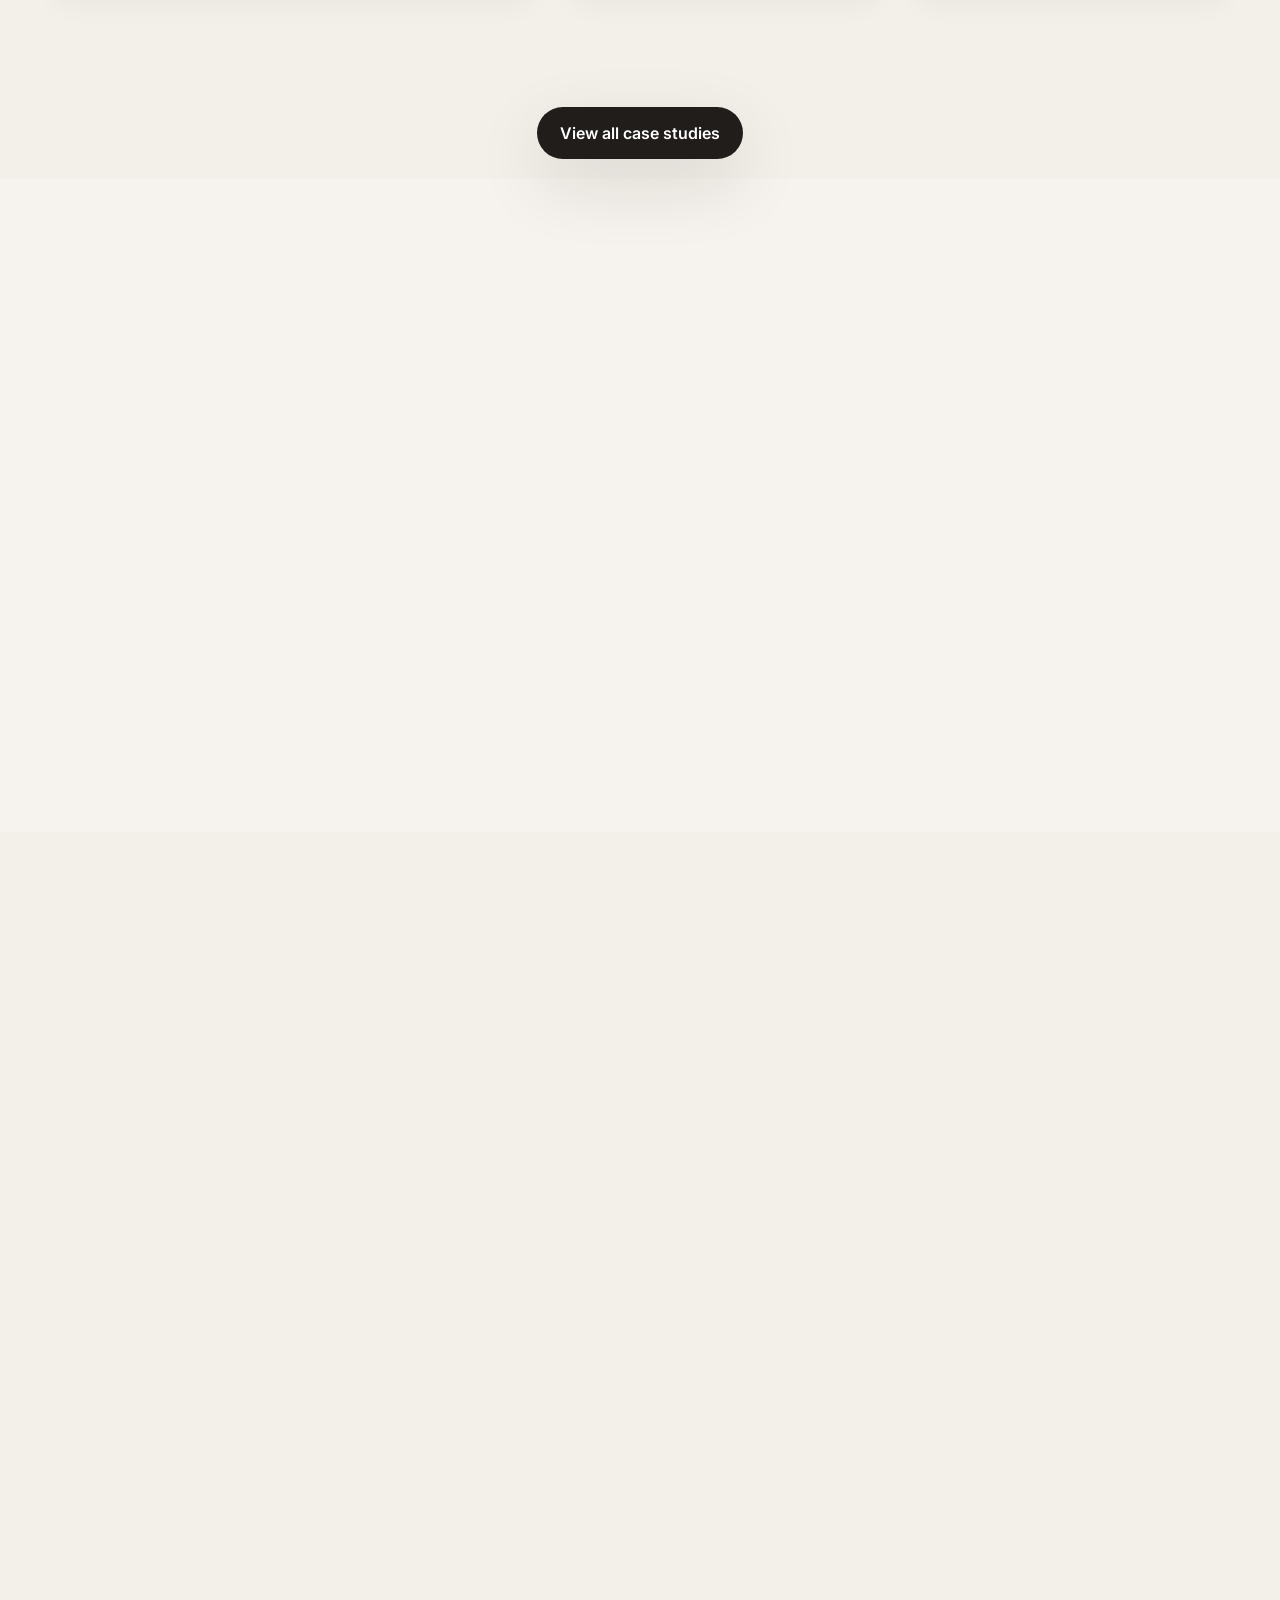
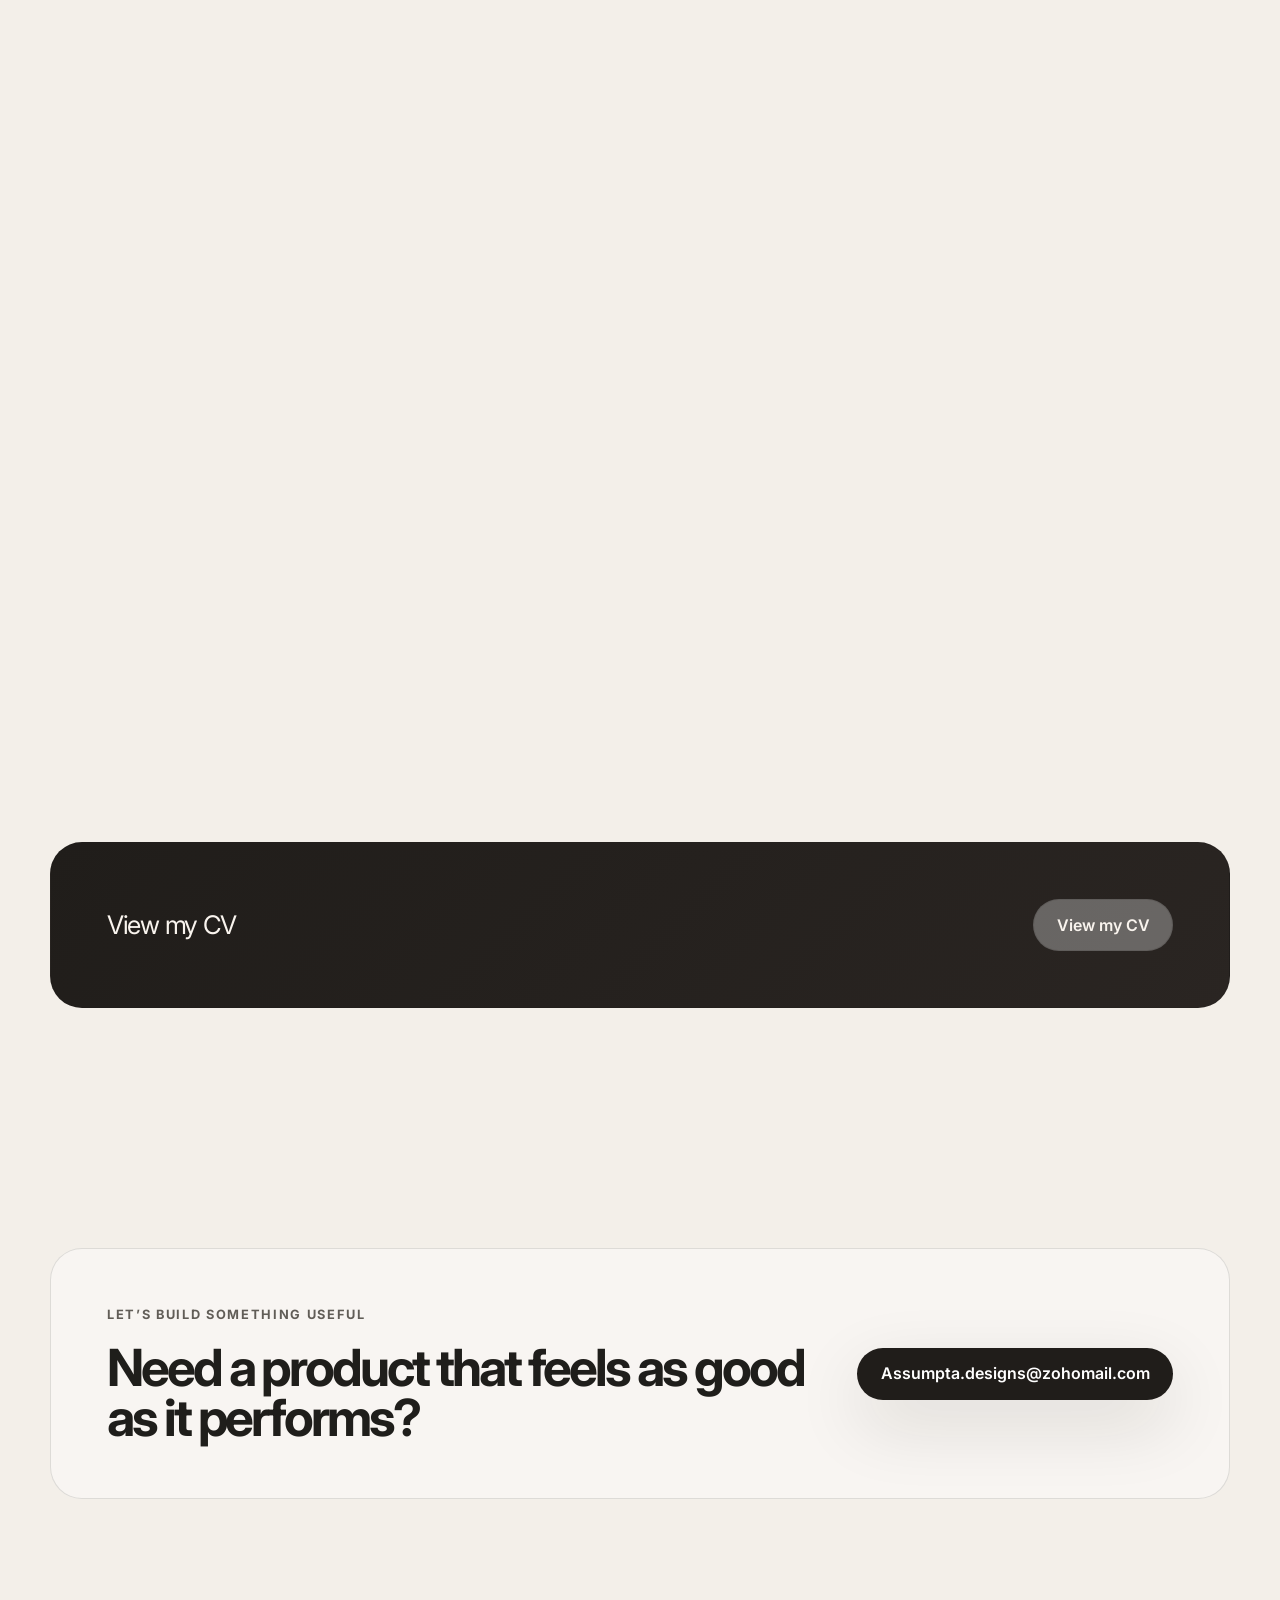
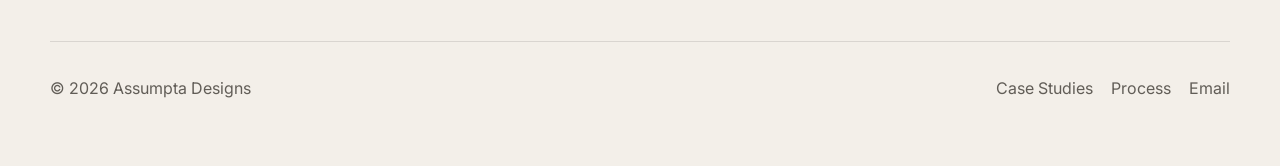
==== commit 940dda18: "desc" ====
--- a/index.html
+++ b/index.html
@@ -47,8 +47,7 @@
             <p class="eyebrow">Recently graduated as an industrial designer </p>
             <h1>Hi, I'm Lulu!</h1>
             <p class="lead">
-              I create purposeful products for brands that want better utility,
-              stronger identity, and a more tactile experience in everyday life.
+              I design concepts and products that are functional, sustainable, and user-centered.
             </p>
 
             <div class="hero-actions">
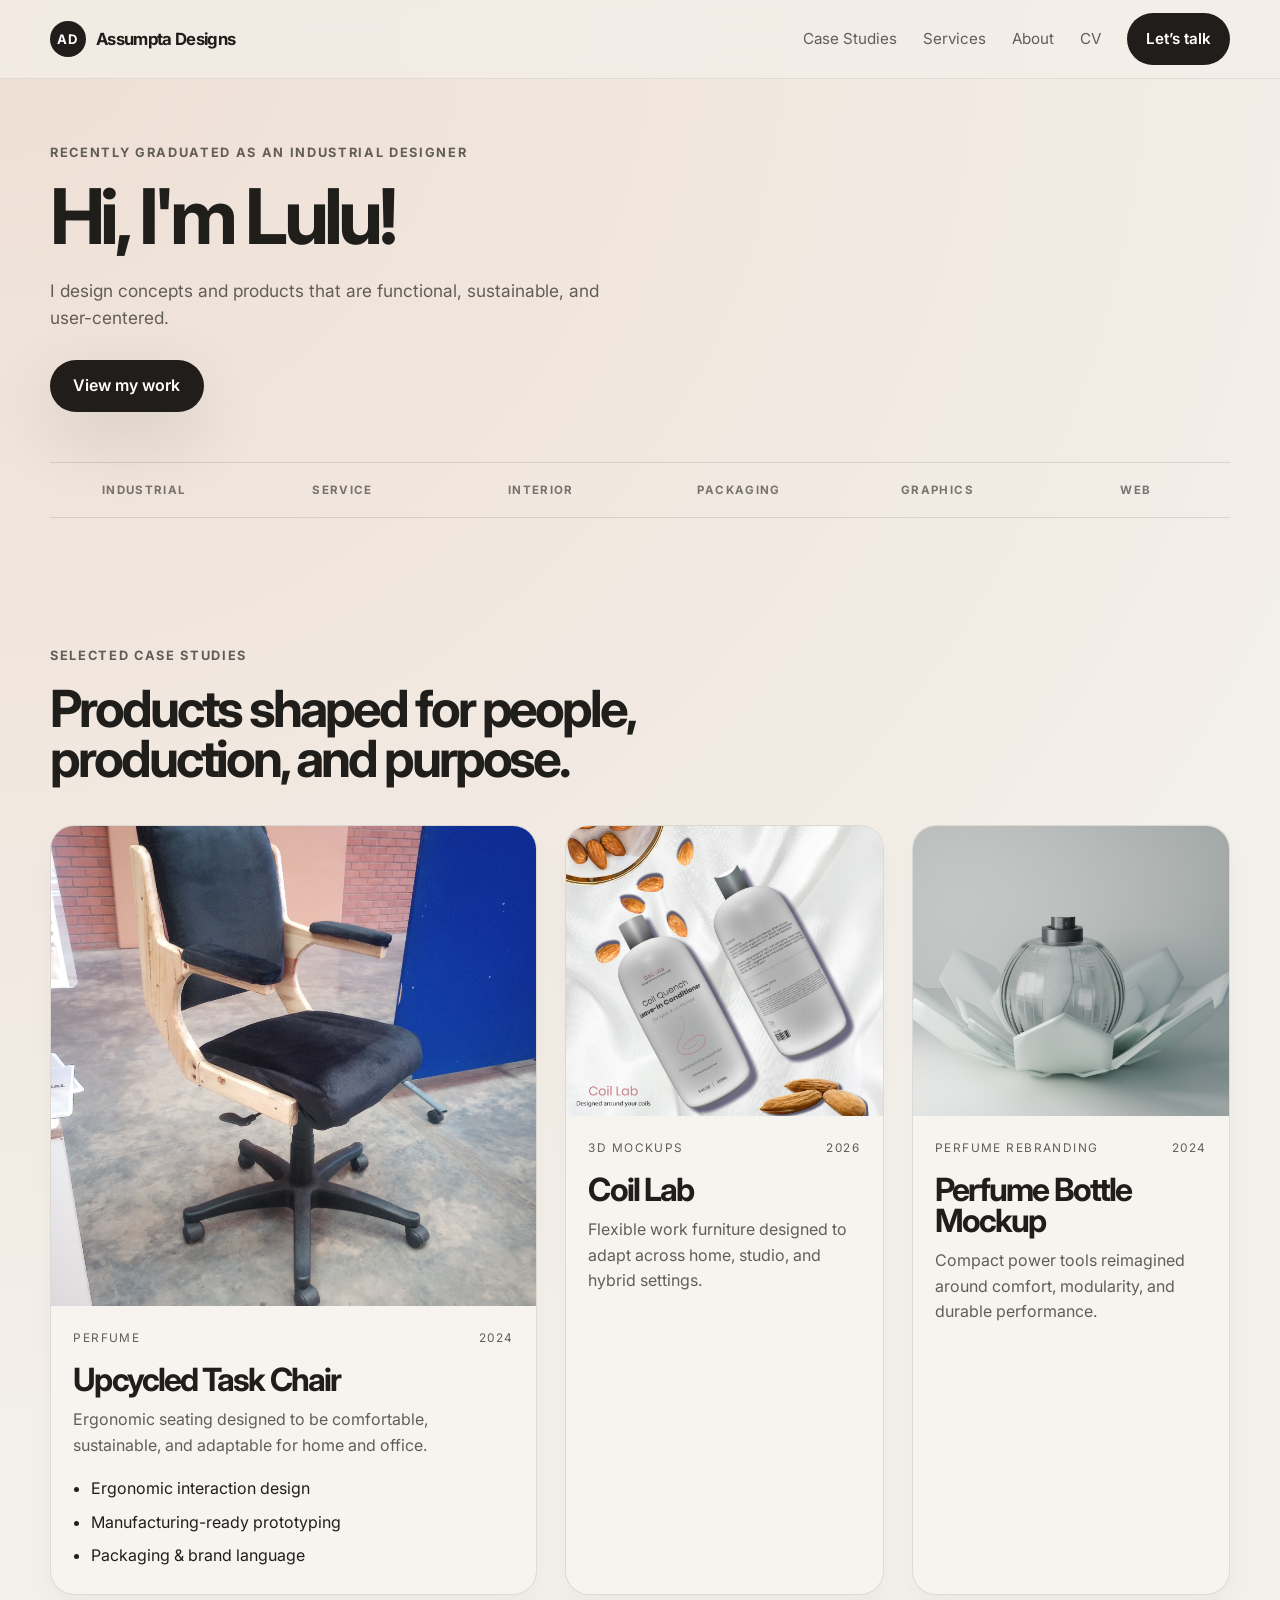
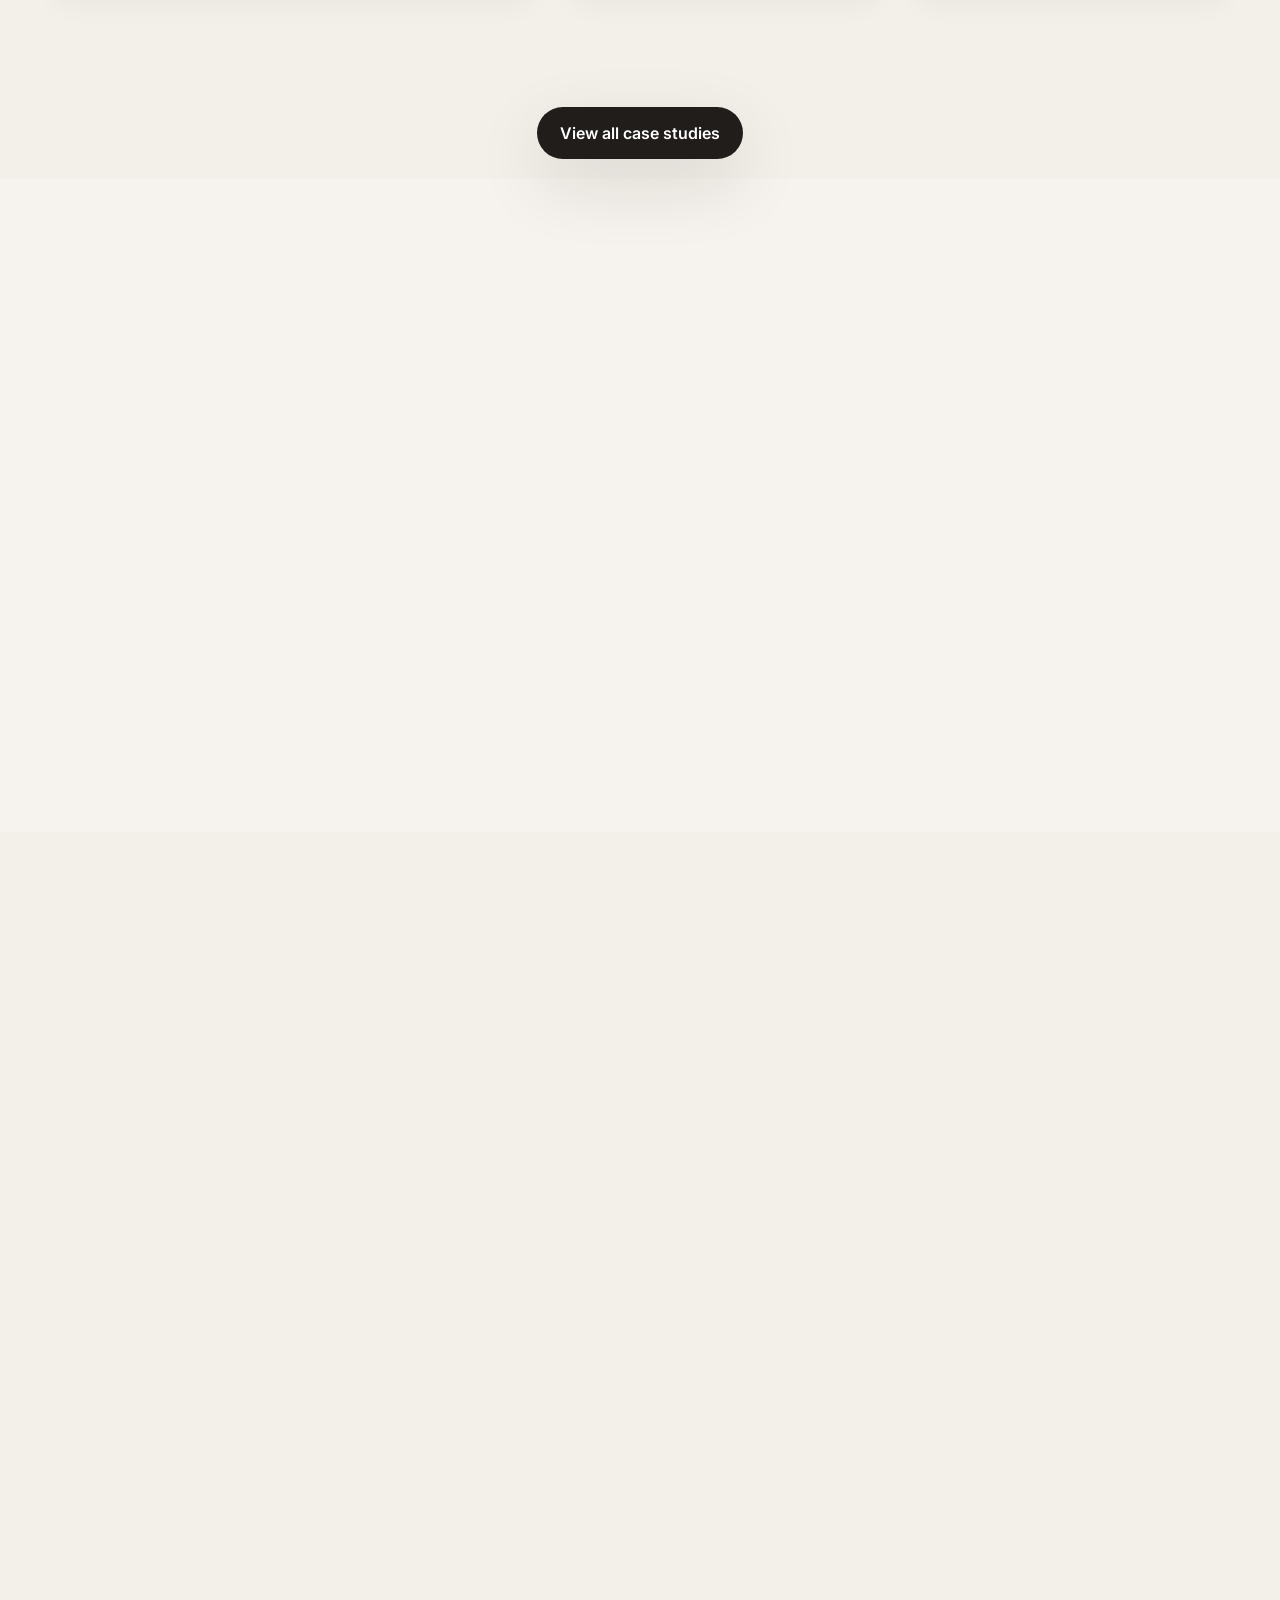
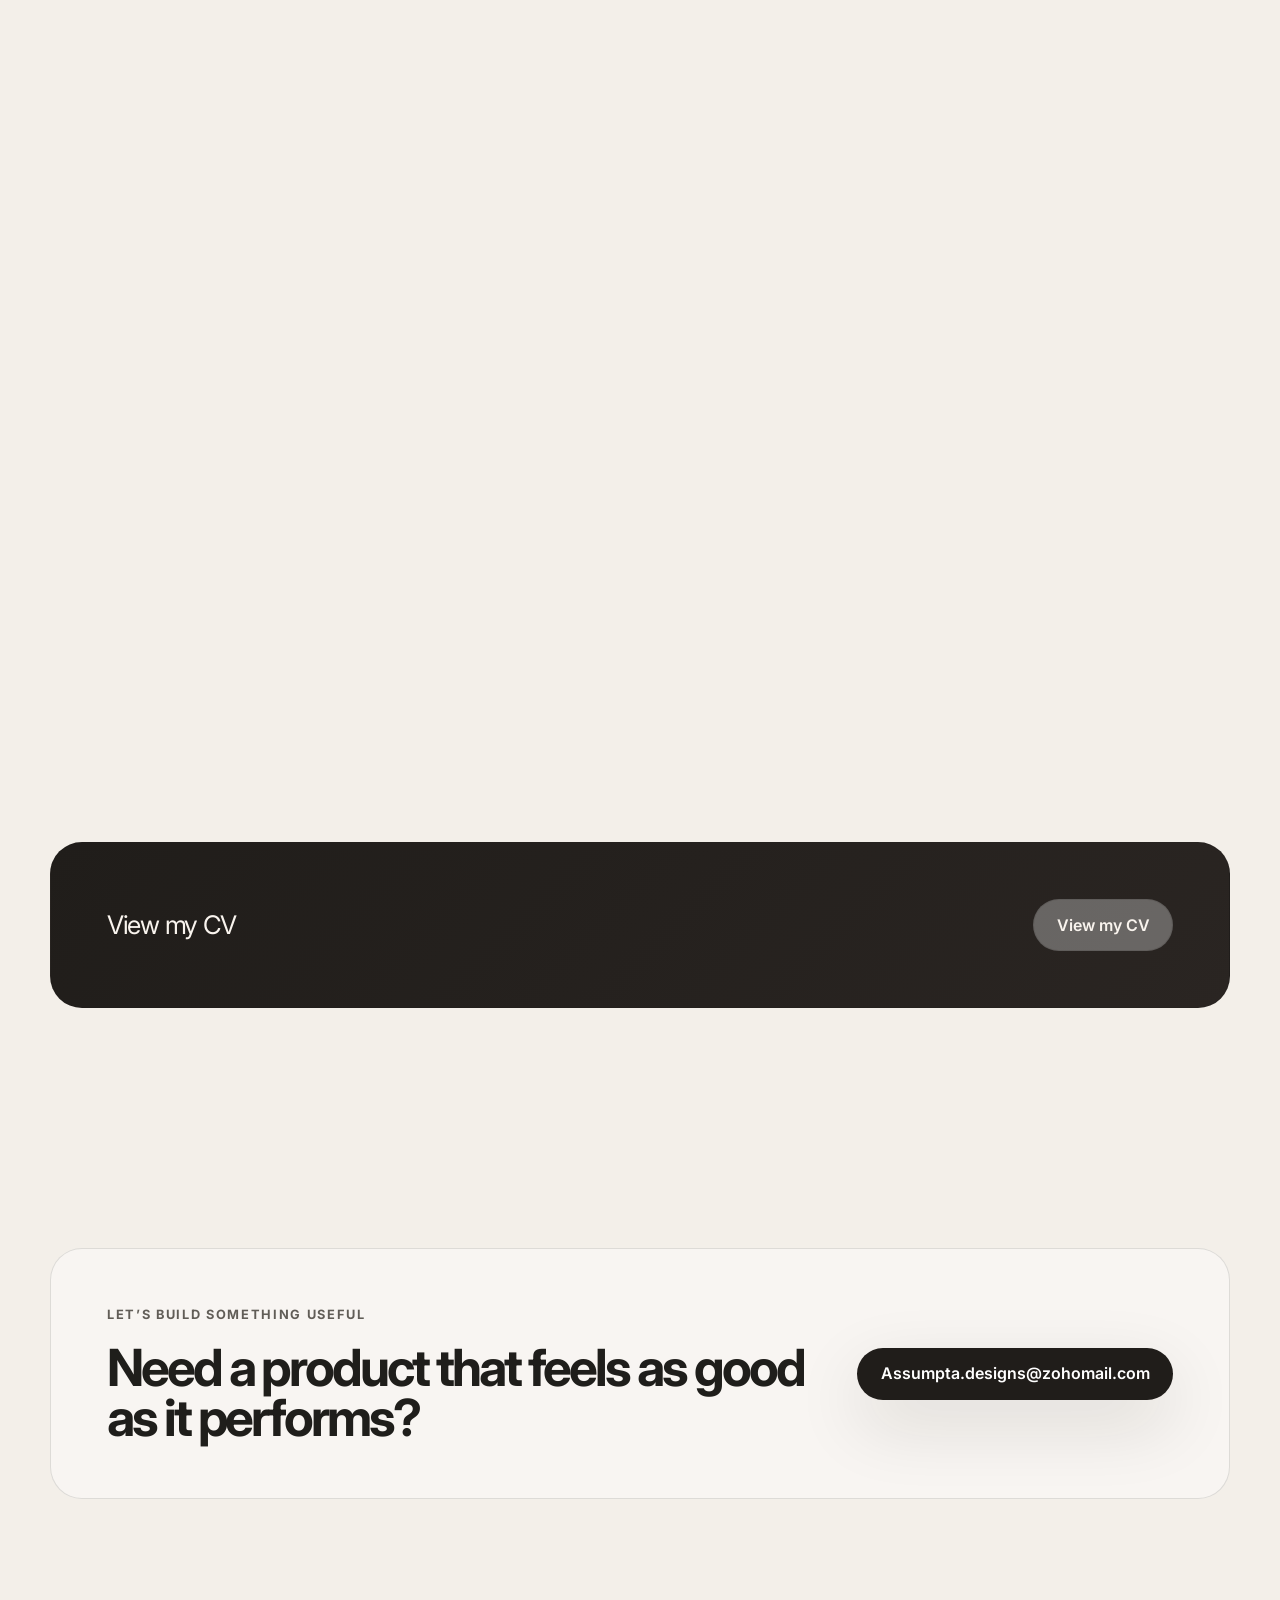
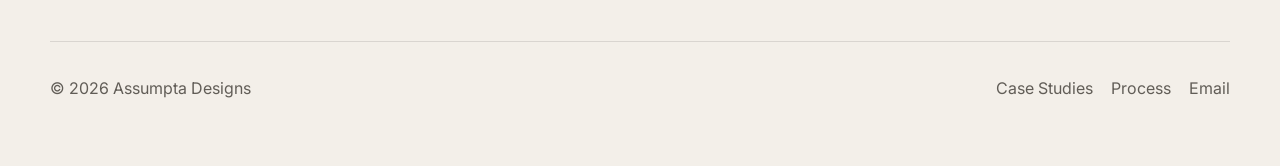
==== commit e32394c4: "view my work" ====
--- a/index.html
+++ b/index.html
@@ -51,7 +51,7 @@
             </p>
 
             <div class="hero-actions">
-              <a href="work.html" class="button button-primary">View case studies</a>
+              <a href="work.html" class="button button-primary">View my work</a>
              
             </div>
 
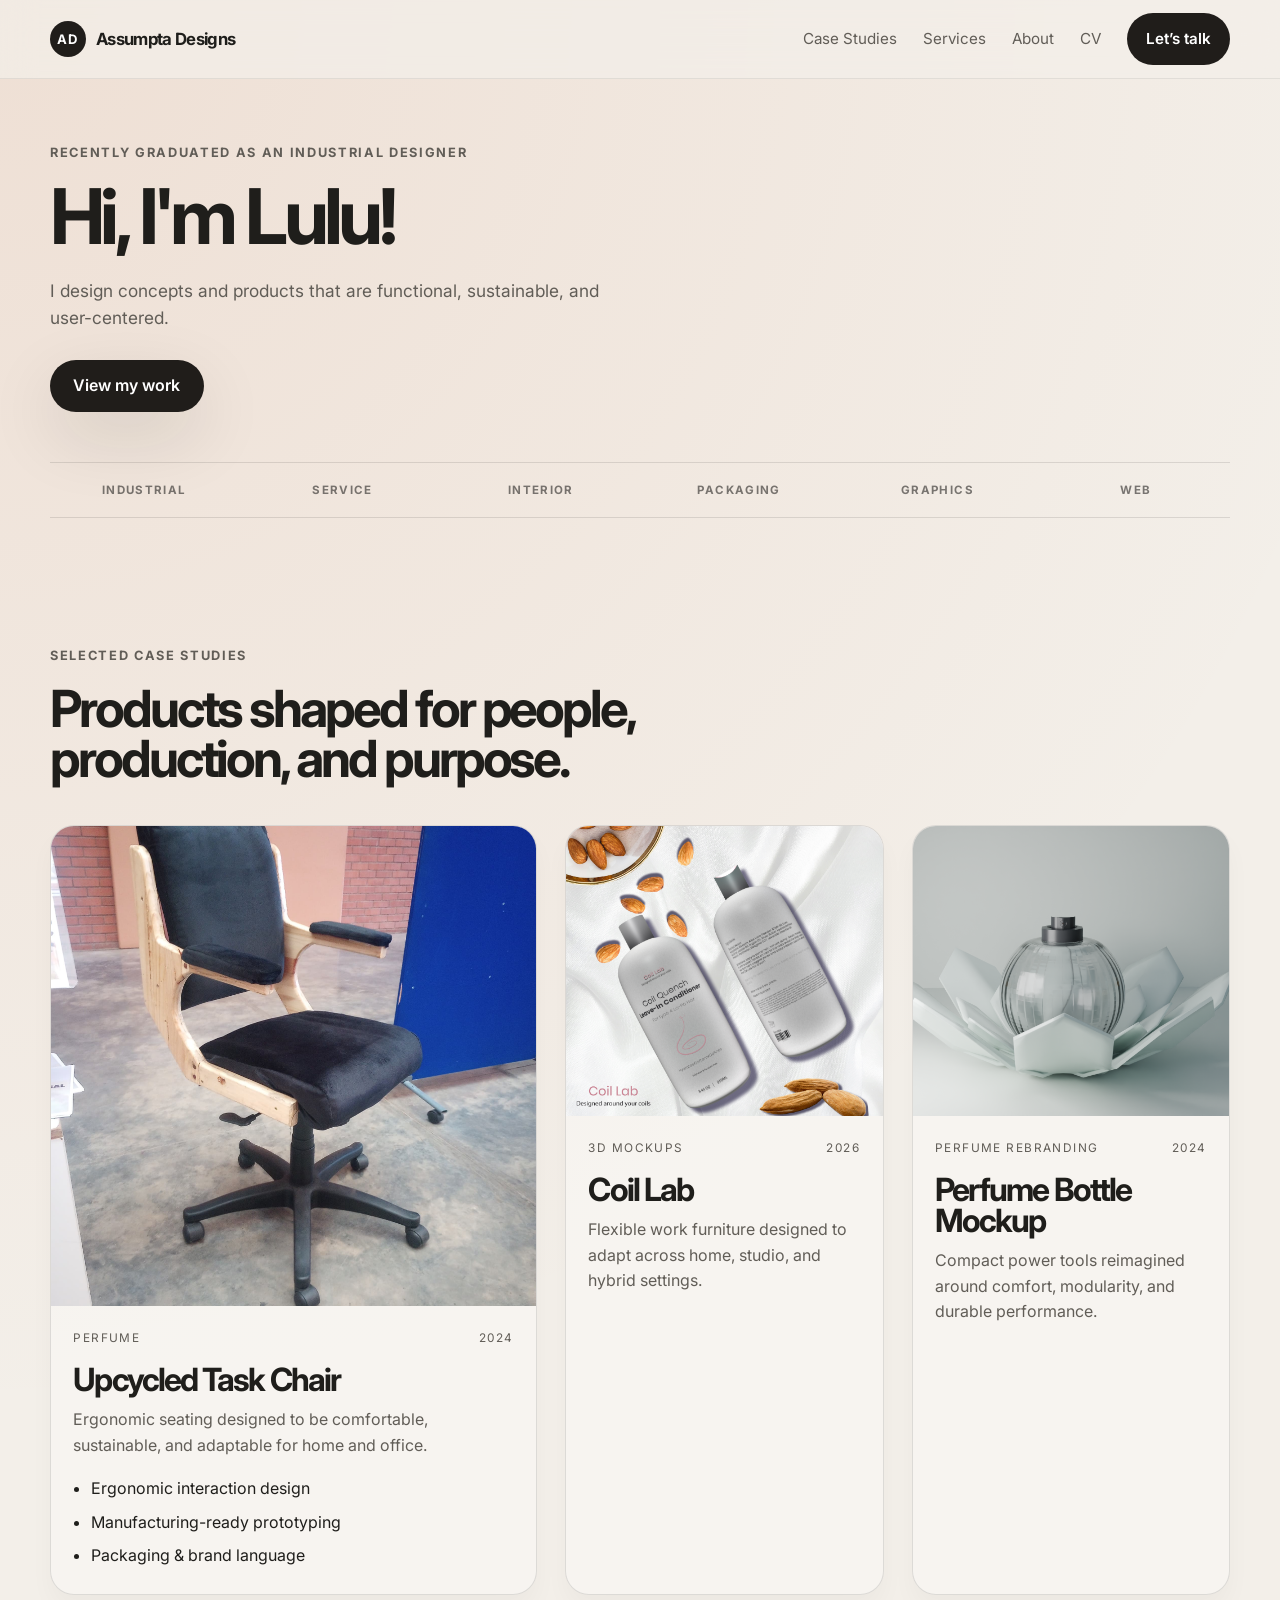
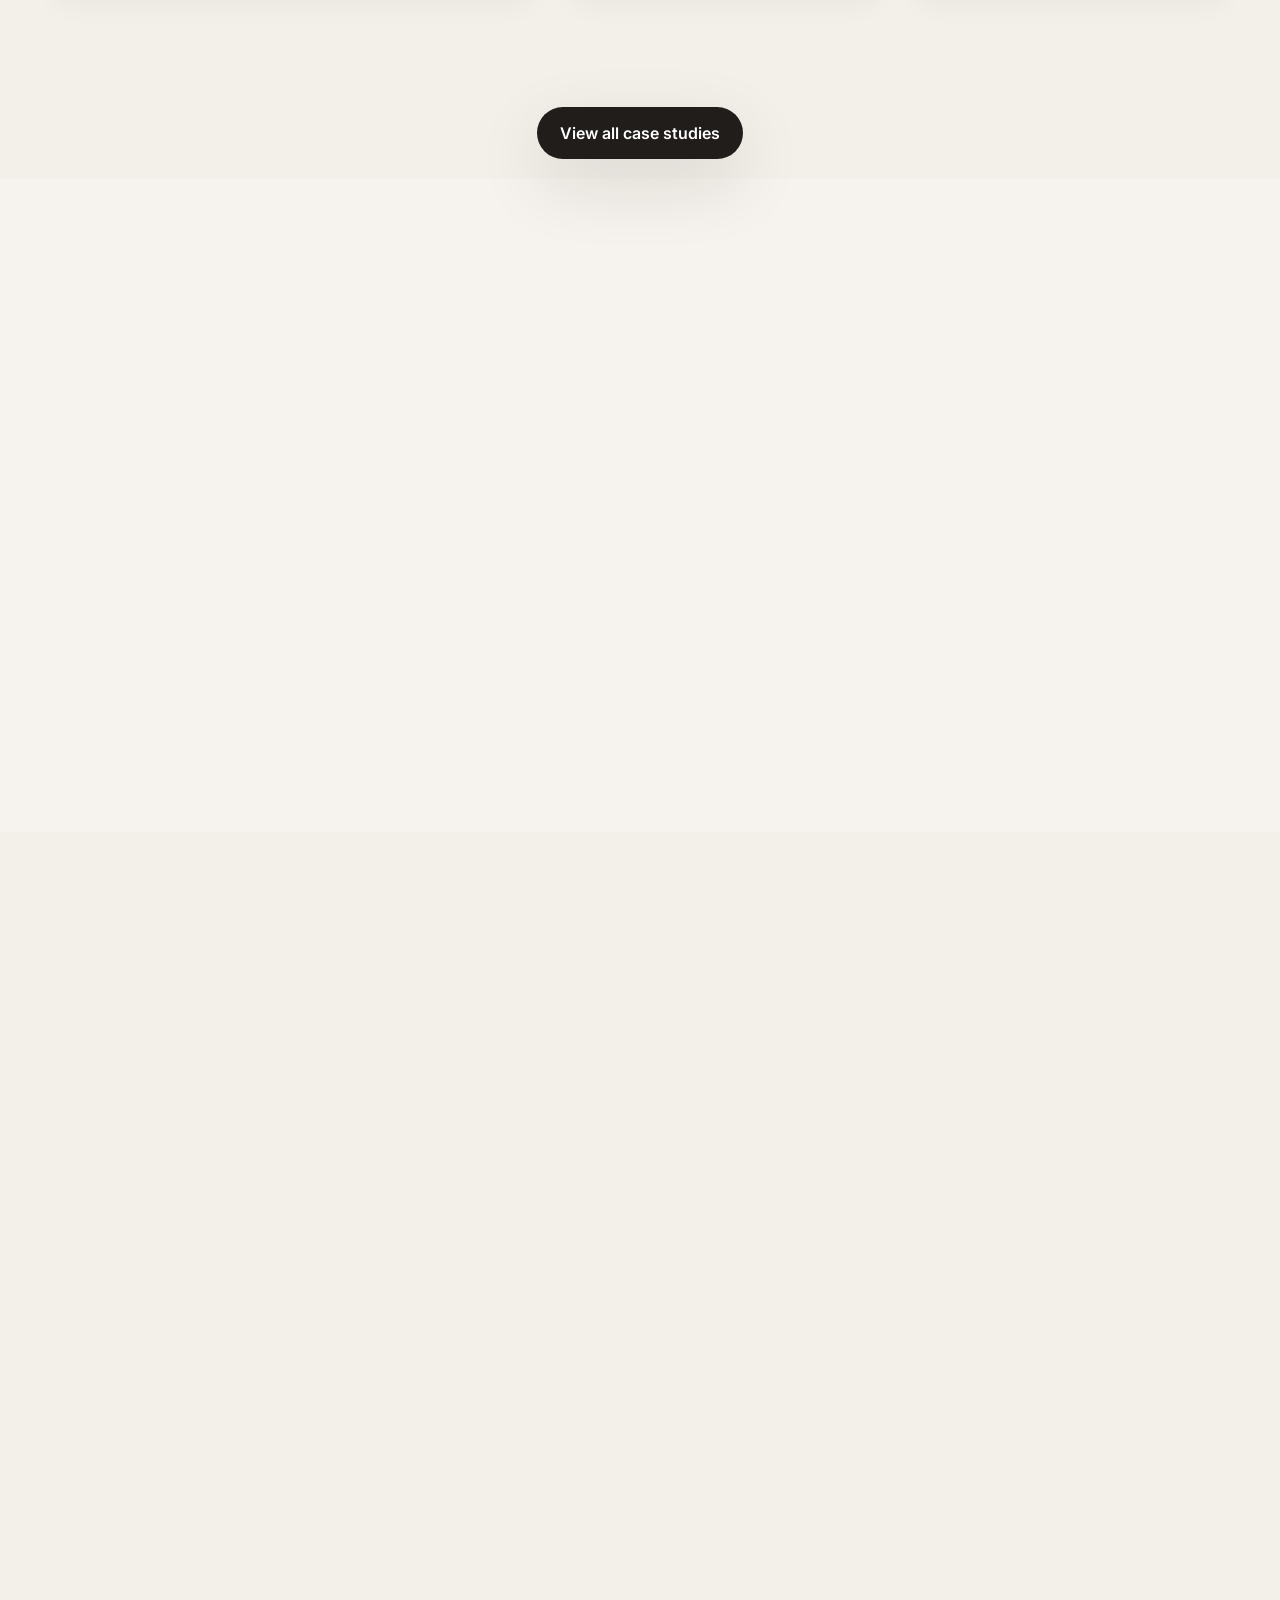
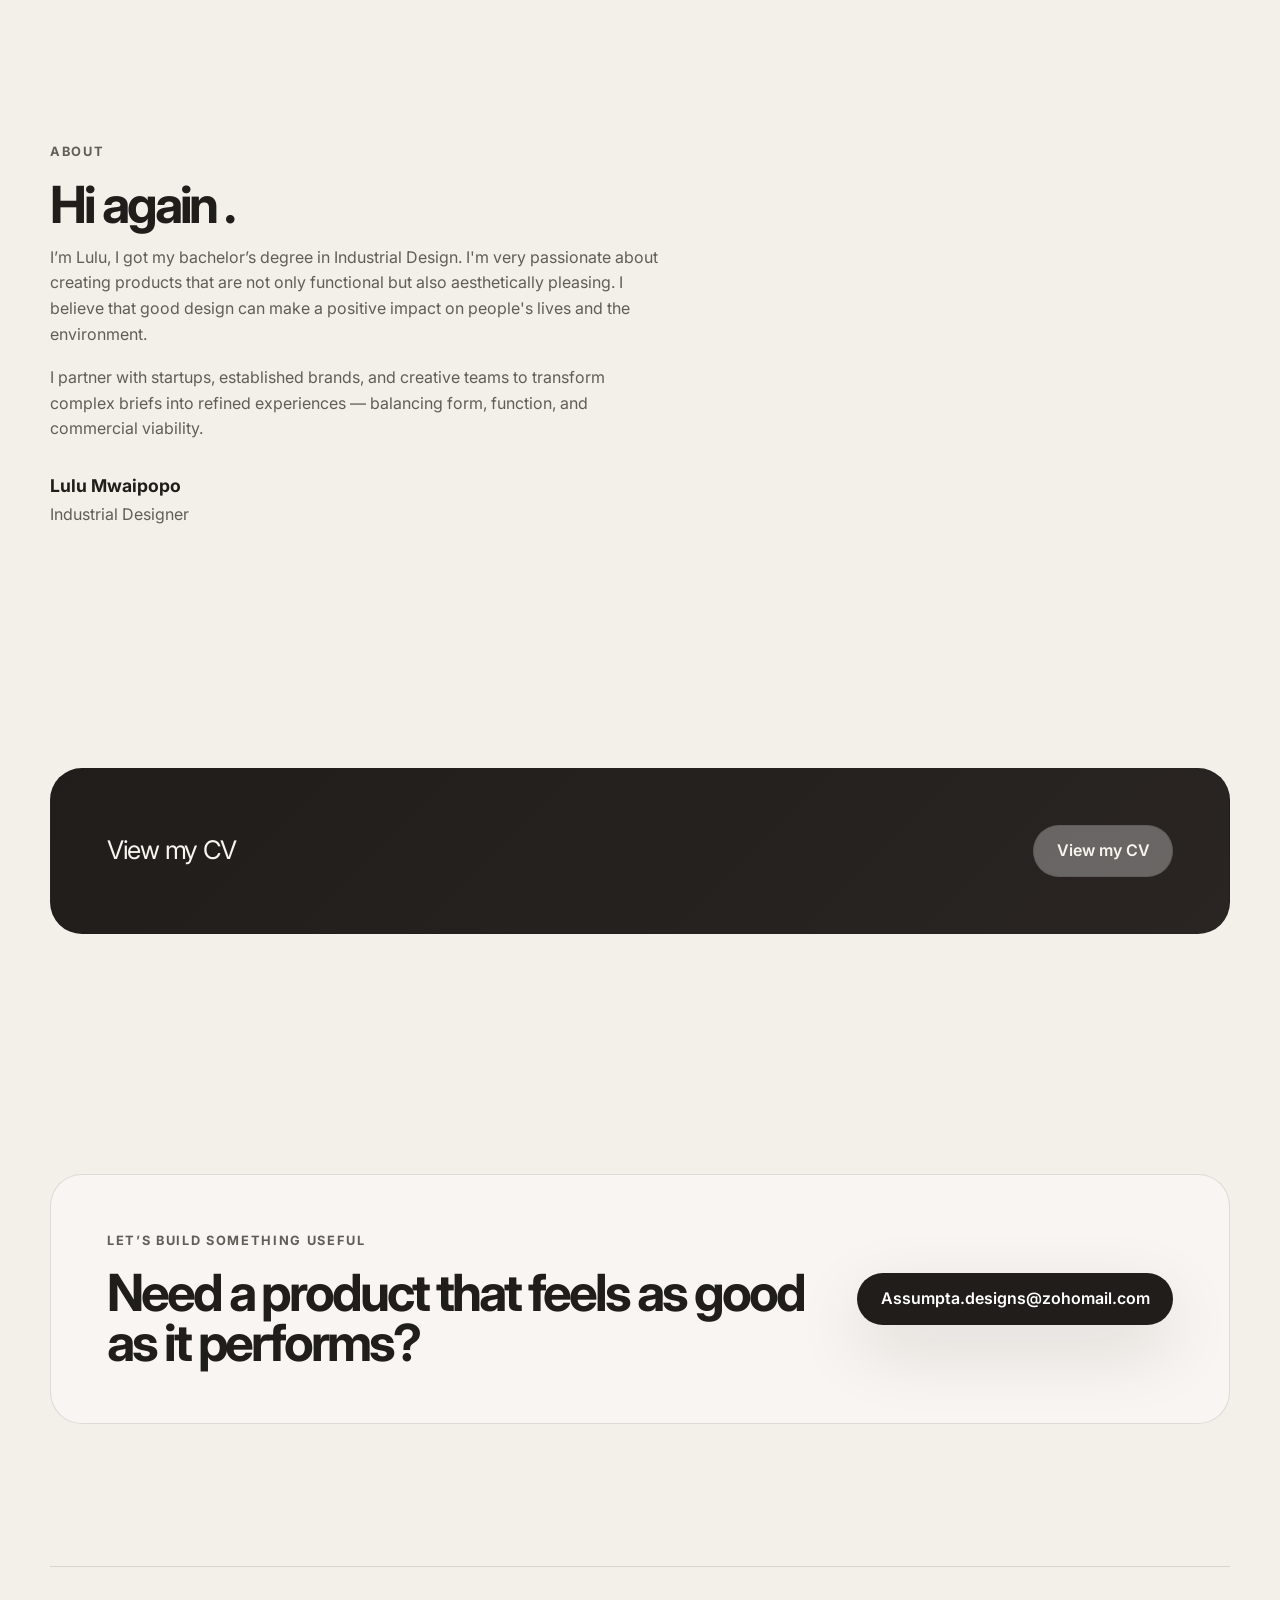
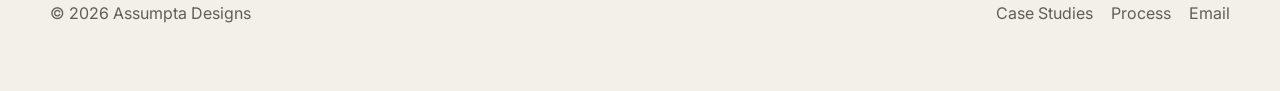
==== commit f5dbd6bb: "about" ====
--- a/index.html
+++ b/index.html
@@ -218,11 +218,9 @@
           </div>
           <div class="about-copy">
             <p class="eyebrow">About</p>
-            <h2>Designing products that are intuitive, enduring, and honest.</h2>
+            <h2>Hi again .</h2>
             <p>
-              I’m Lulu, an industrial designer working at the intersection of aesthetics,
-              usability, and real-world manufacturing. My practice is rooted in giving people
-              products that feel considered from first touch to last use.
+              I’m Lulu, I got my bachelor’s degree in Industrial Design. I'm very passionate about creating products that are not only functional but also aesthetically pleasing. I believe that good design can make a positive impact on people's lives and the environment.
             </p>
             <p>
               I partner with startups, established brands, and creative teams to transform complex
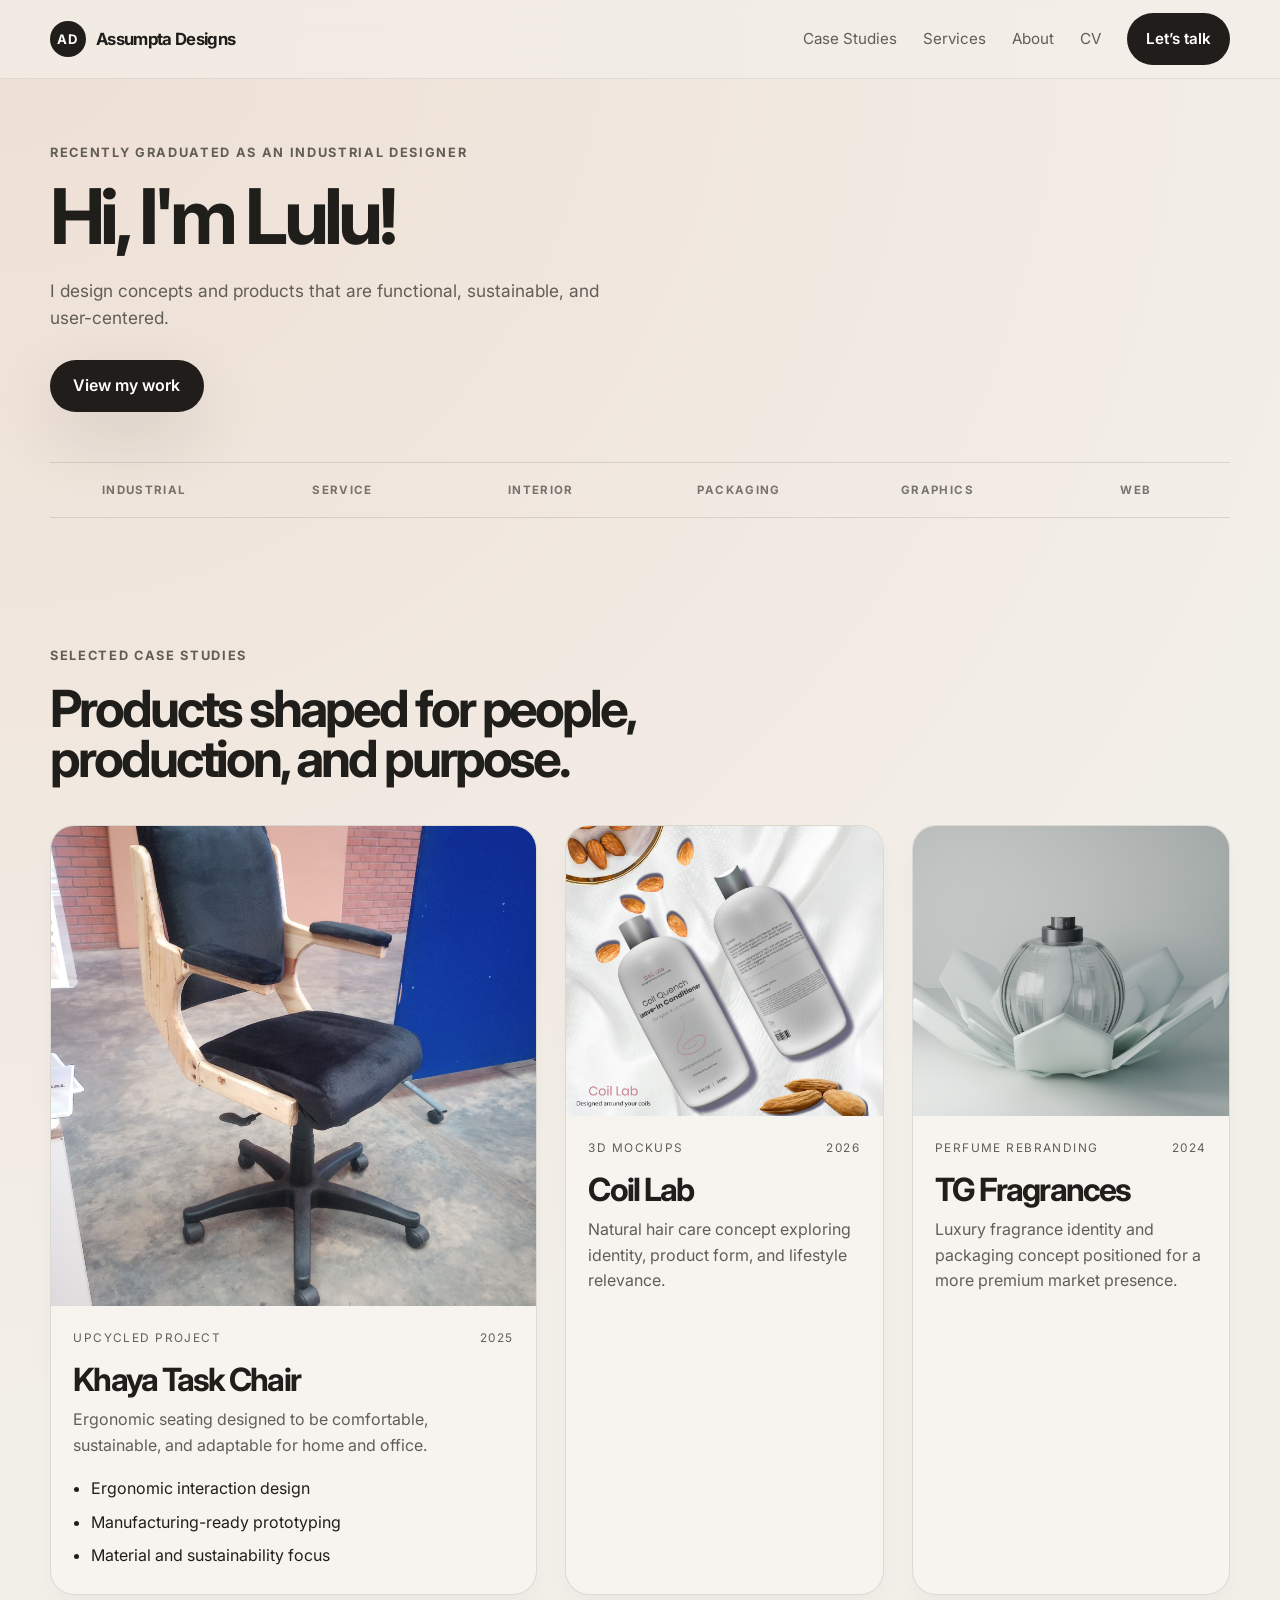
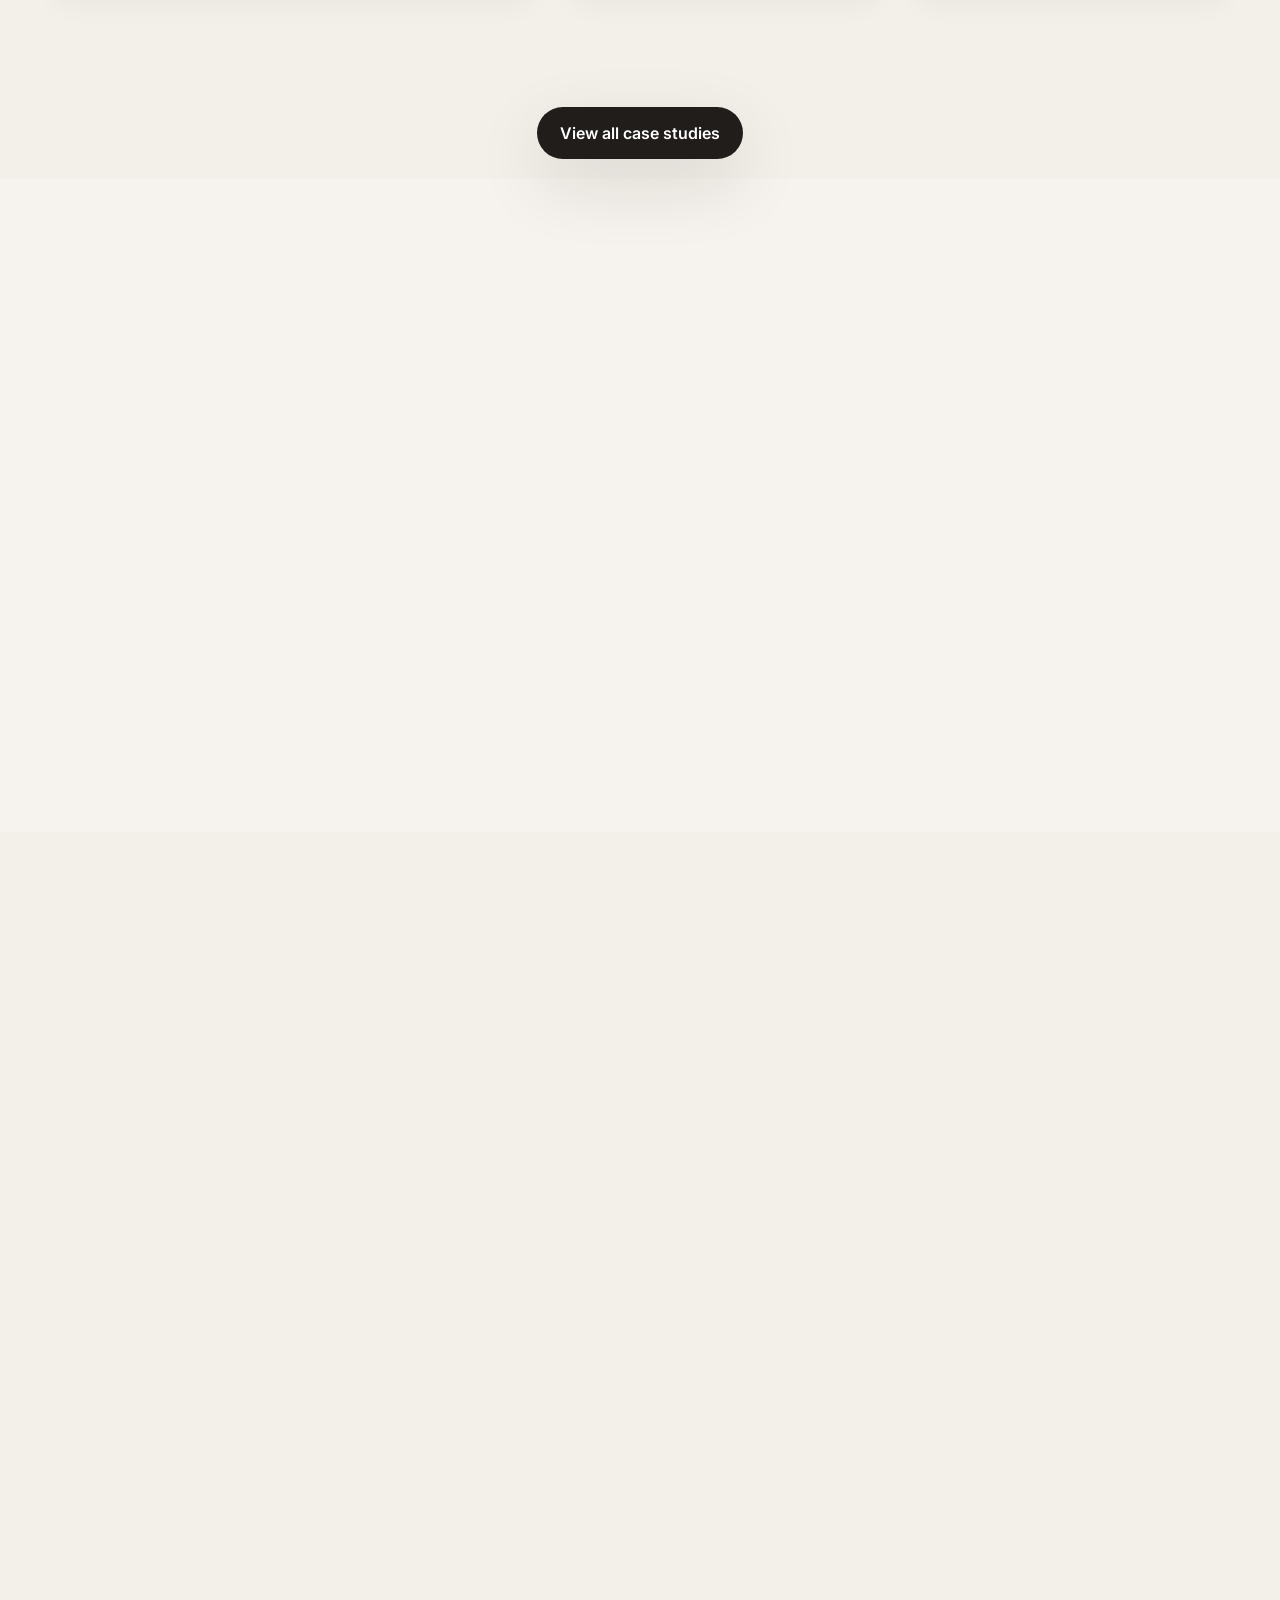
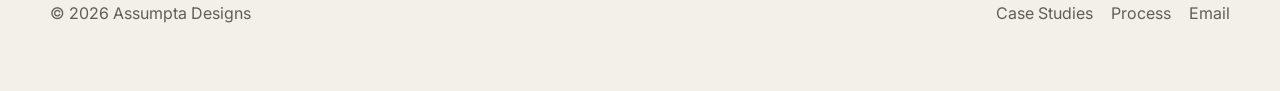
==== commit 72d4847d: "commit" ====
--- a/index.html
+++ b/index.html
@@ -87,22 +87,22 @@
               <div class="project-image">
                 <img
                   src="images/Khaya task chair/IMG-20250526-WA0000.jpg"
-                  alt="Industrial kitchen appliance concept in a modern kitchen"
+                  alt="Khaya Task Chair"
                 />
               </div>
               <div class="project-copy">
                 <div class="project-meta">
-                  <span>Perfume</span>
-                  <span>2024</span>
+                  <span>Upcycled Project</span>
+                  <span>2025</span>
                 </div>
-                <h3>Upcycled Task Chair</h3>
+                <h3>Khaya Task Chair</h3>
                 <p>
                   Ergonomic seating designed to be comfortable, sustainable, and adaptable for home and office.
                 </p>
                 <ul>
                   <li>Ergonomic interaction design</li>
                   <li>Manufacturing-ready prototyping</li>
-                  <li>Packaging & brand language</li>
+                  <li>Material and sustainability focus</li>
                 </ul>
               </div>
             </a>
@@ -110,7 +110,7 @@
             <a class="project-card project-link" href="project-flux.html">
               <img
                 src="images/made up 2026/cover page.jpg"
-                alt="Workstation with industrial design objects"
+                alt="Coil Lab"
               />
               <div class="project-copy small">
                 <div class="project-meta">
@@ -118,22 +118,22 @@
                   <span>2026</span>
                 </div>
                 <h3>Coil Lab</h3>
-                <p>Flexible work furniture designed to adapt across home, studio, and hybrid settings.</p>
+                <p>Natural hair care concept exploring identity, product form, and lifestyle relevance.</p>
               </div>
             </a>
 
             <a class="project-card project-link" href="project-summit.html">
               <img
                 src="images/TG Fragrances/perfume fleur .png"
-                alt="Portable electric tools in an industrial setting"
+                alt="TG Fragrances"
               />
               <div class="project-copy small">
                 <div class="project-meta">
                   <span>Perfume Rebranding</span>
                   <span>2024</span>
                 </div>
-                <h3>Perfume Bottle Mockup</h3>
-                <p>Compact power tools reimagined around comfort, modularity, and durable performance.</p>
+                <h3>TG Fragrances</h3>
+                <p>Luxury fragrance identity and packaging concept positioned for a more premium market presence.</p>
               </div>
             </a>
           </div>
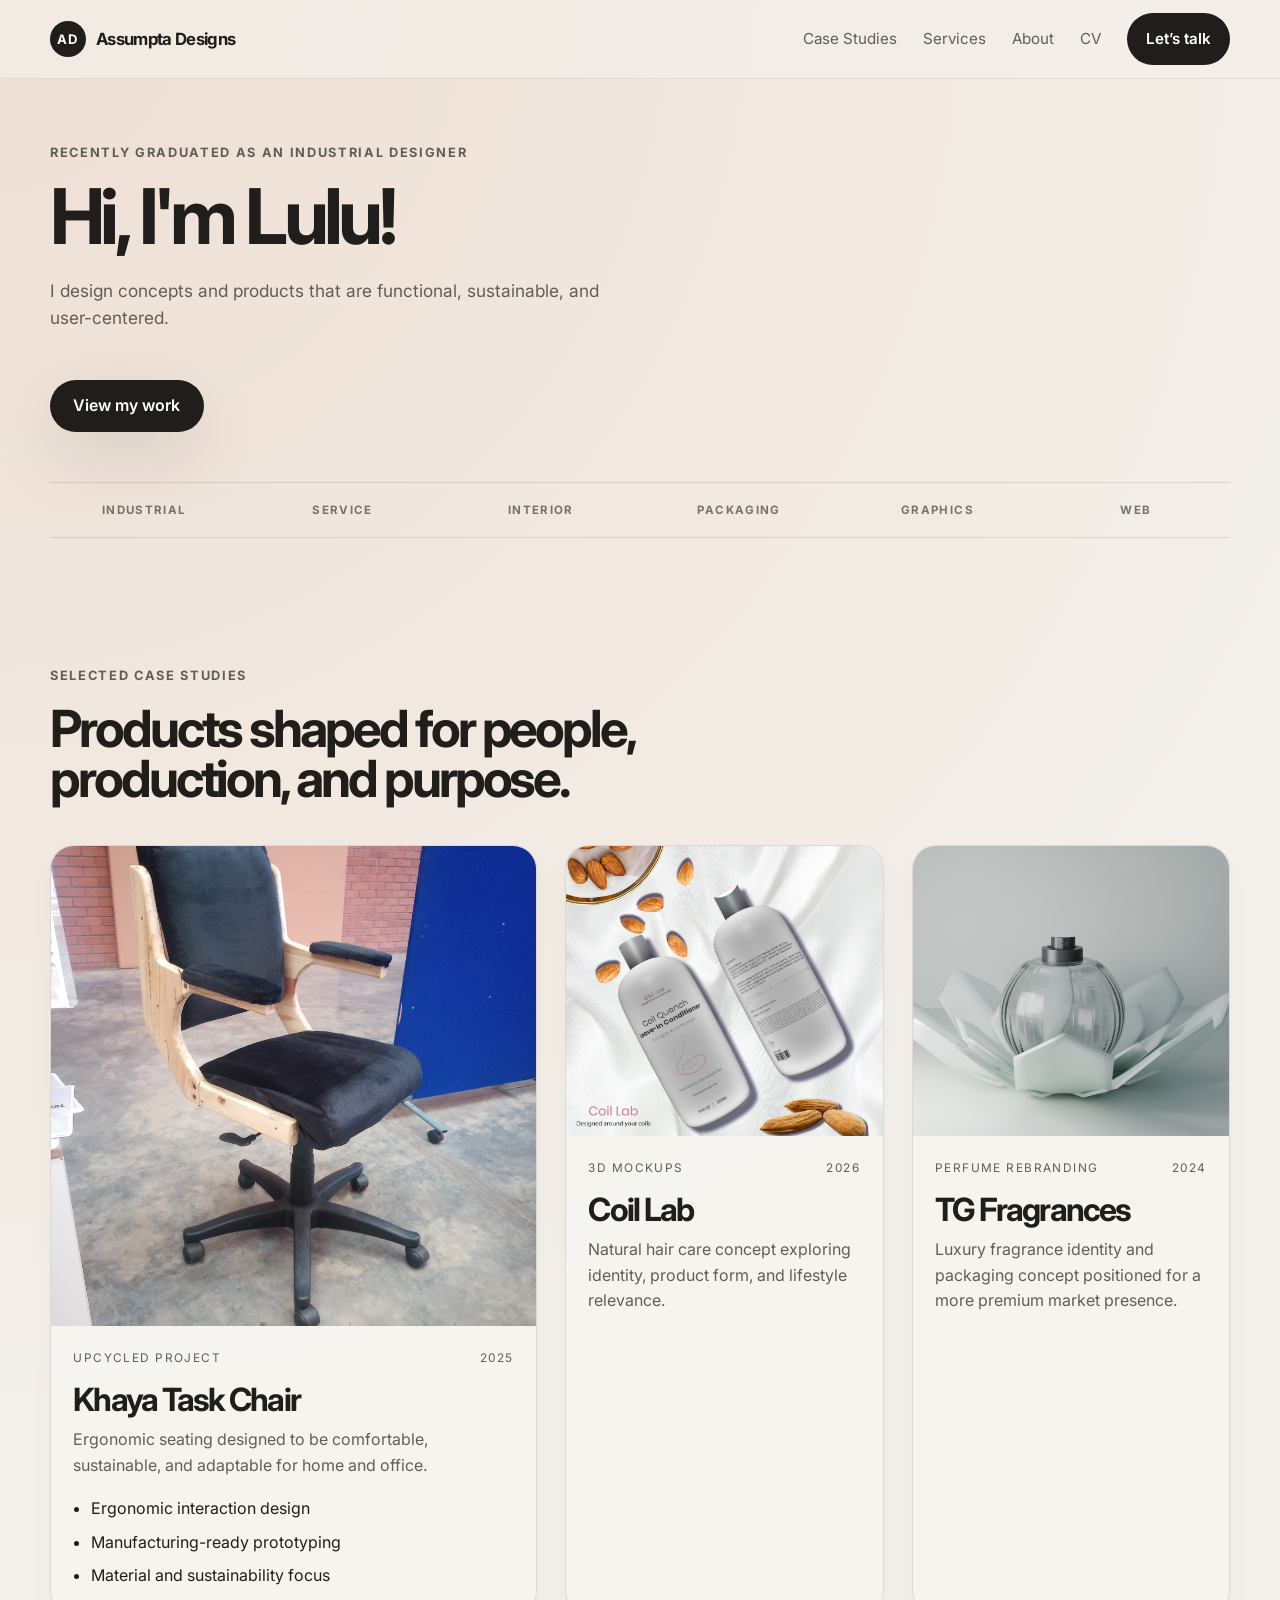
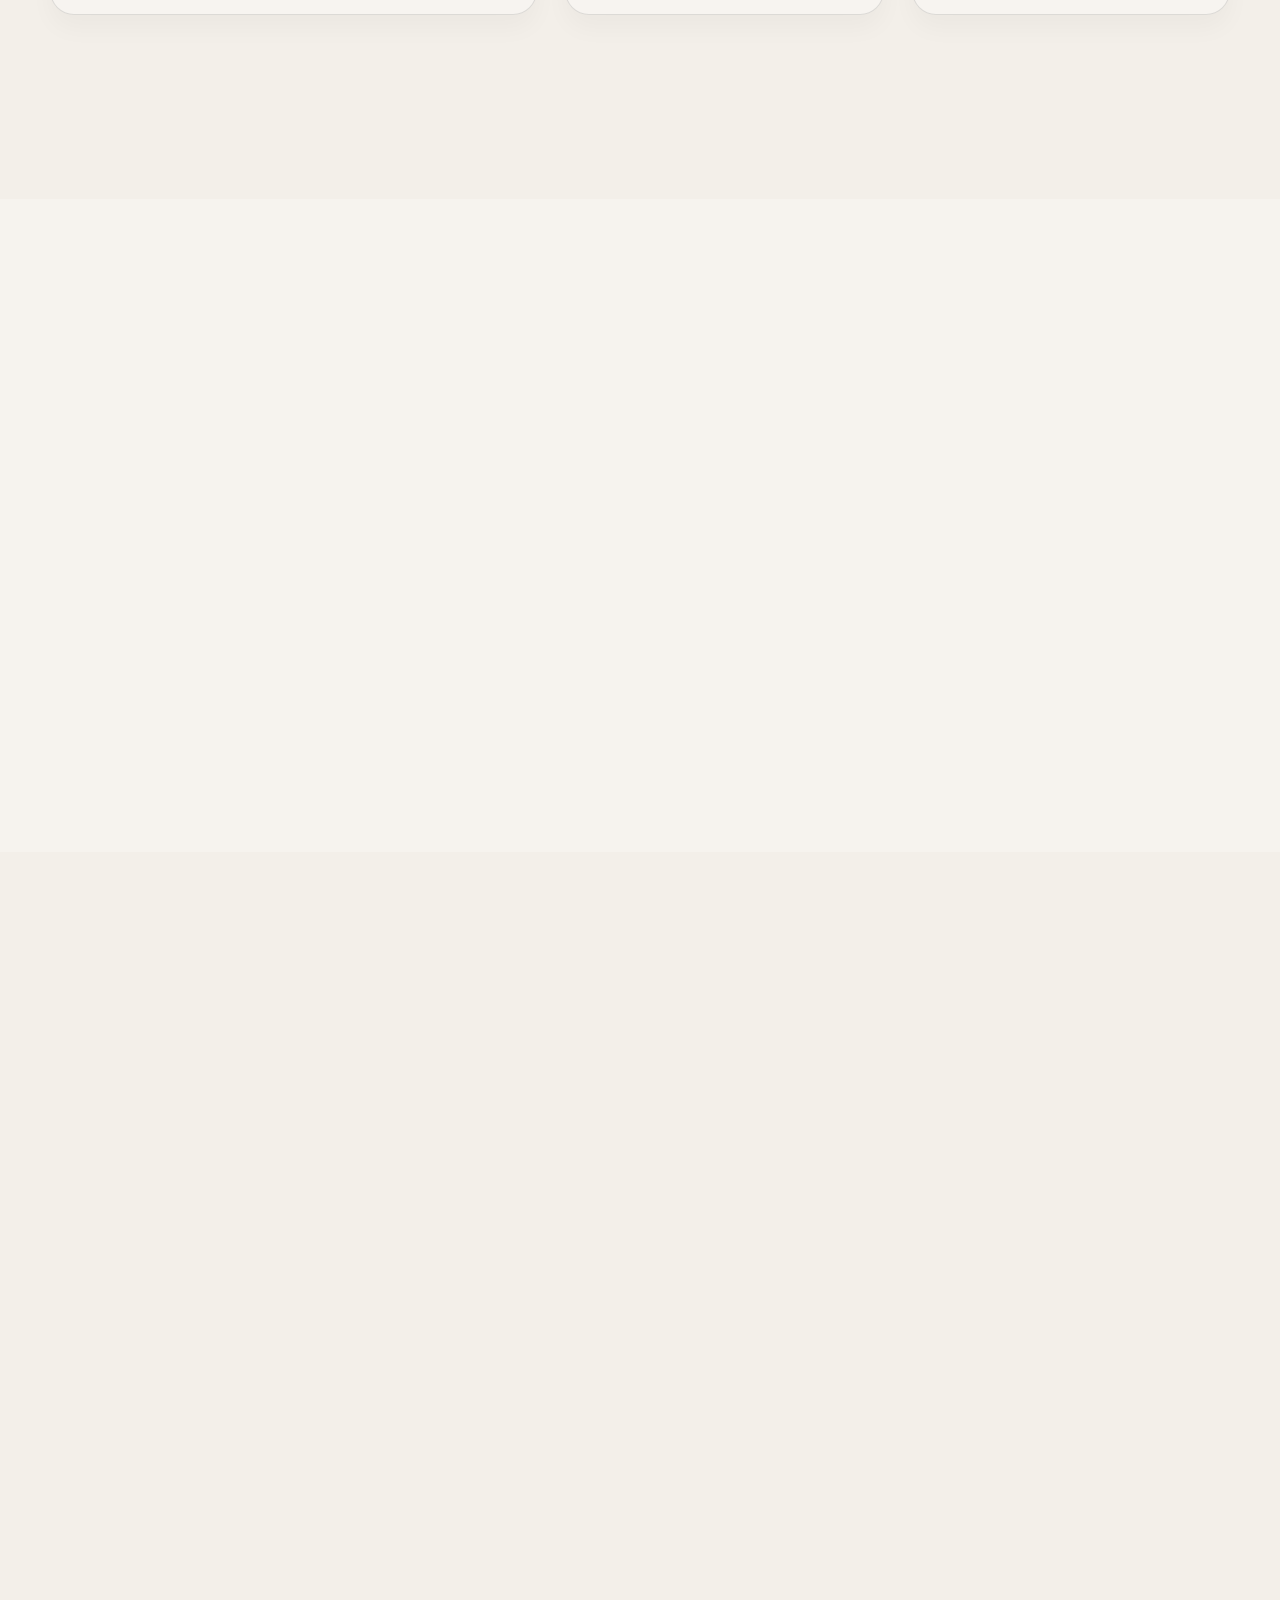
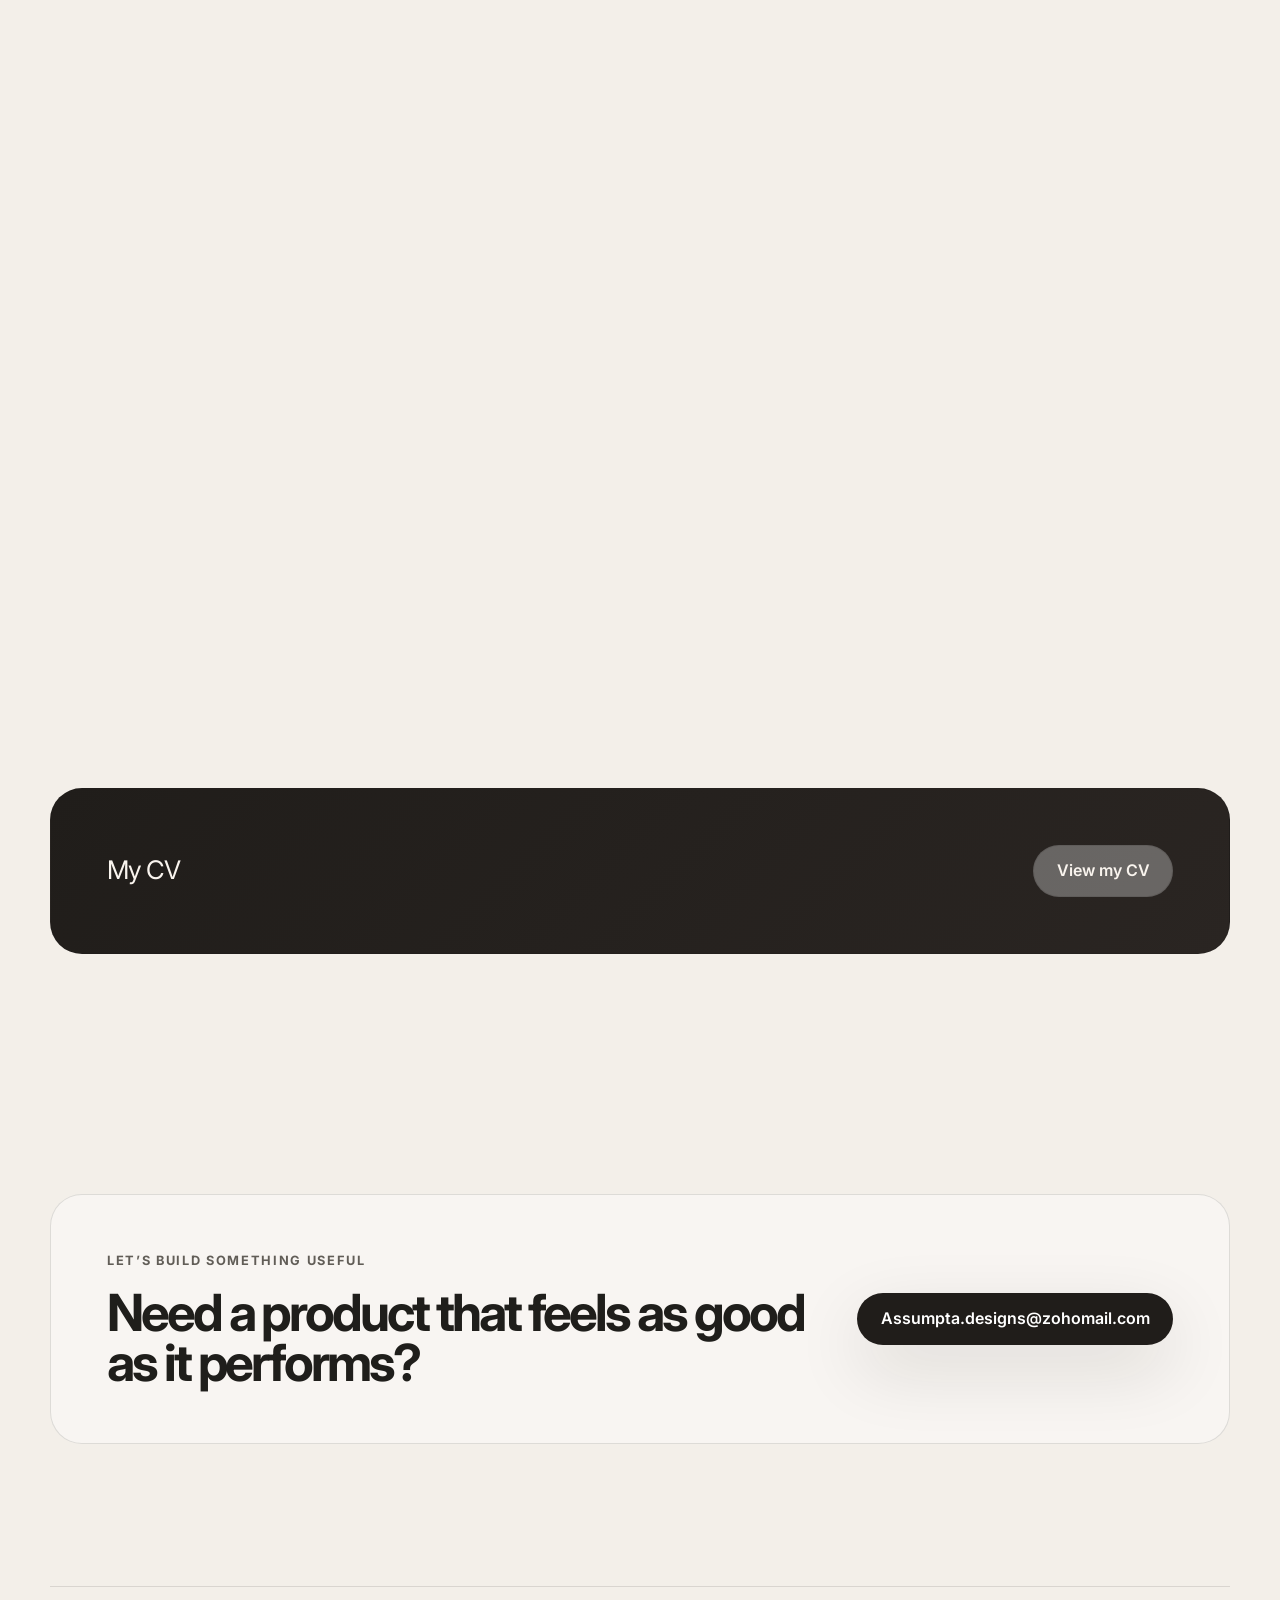
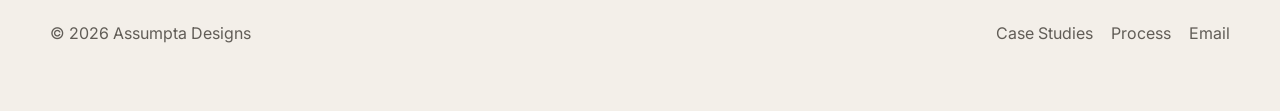
==== commit 7b91d4bc: "cv" ====
--- a/index.html
+++ b/index.html
@@ -238,7 +238,7 @@
         <div class="container">
           <div class="cv-card">
             <p>
-              View my CV
+              My CV
             </p>
            
              <a href="Lulu_Mwaipopo_CV_2025.pdf" class="button button-secondary" target="_blank" rel="noopener noreferrer">View my CV</a>
--- a/styles.css
+++ b/styles.css
@@ -215,6 +215,7 @@
 .lead {
   max-width: 560px;
   margin-top: 22px;
+  padding-bottom: 1.25rem;
   color: var(--muted);
   font-size: 1.08rem;
 }
